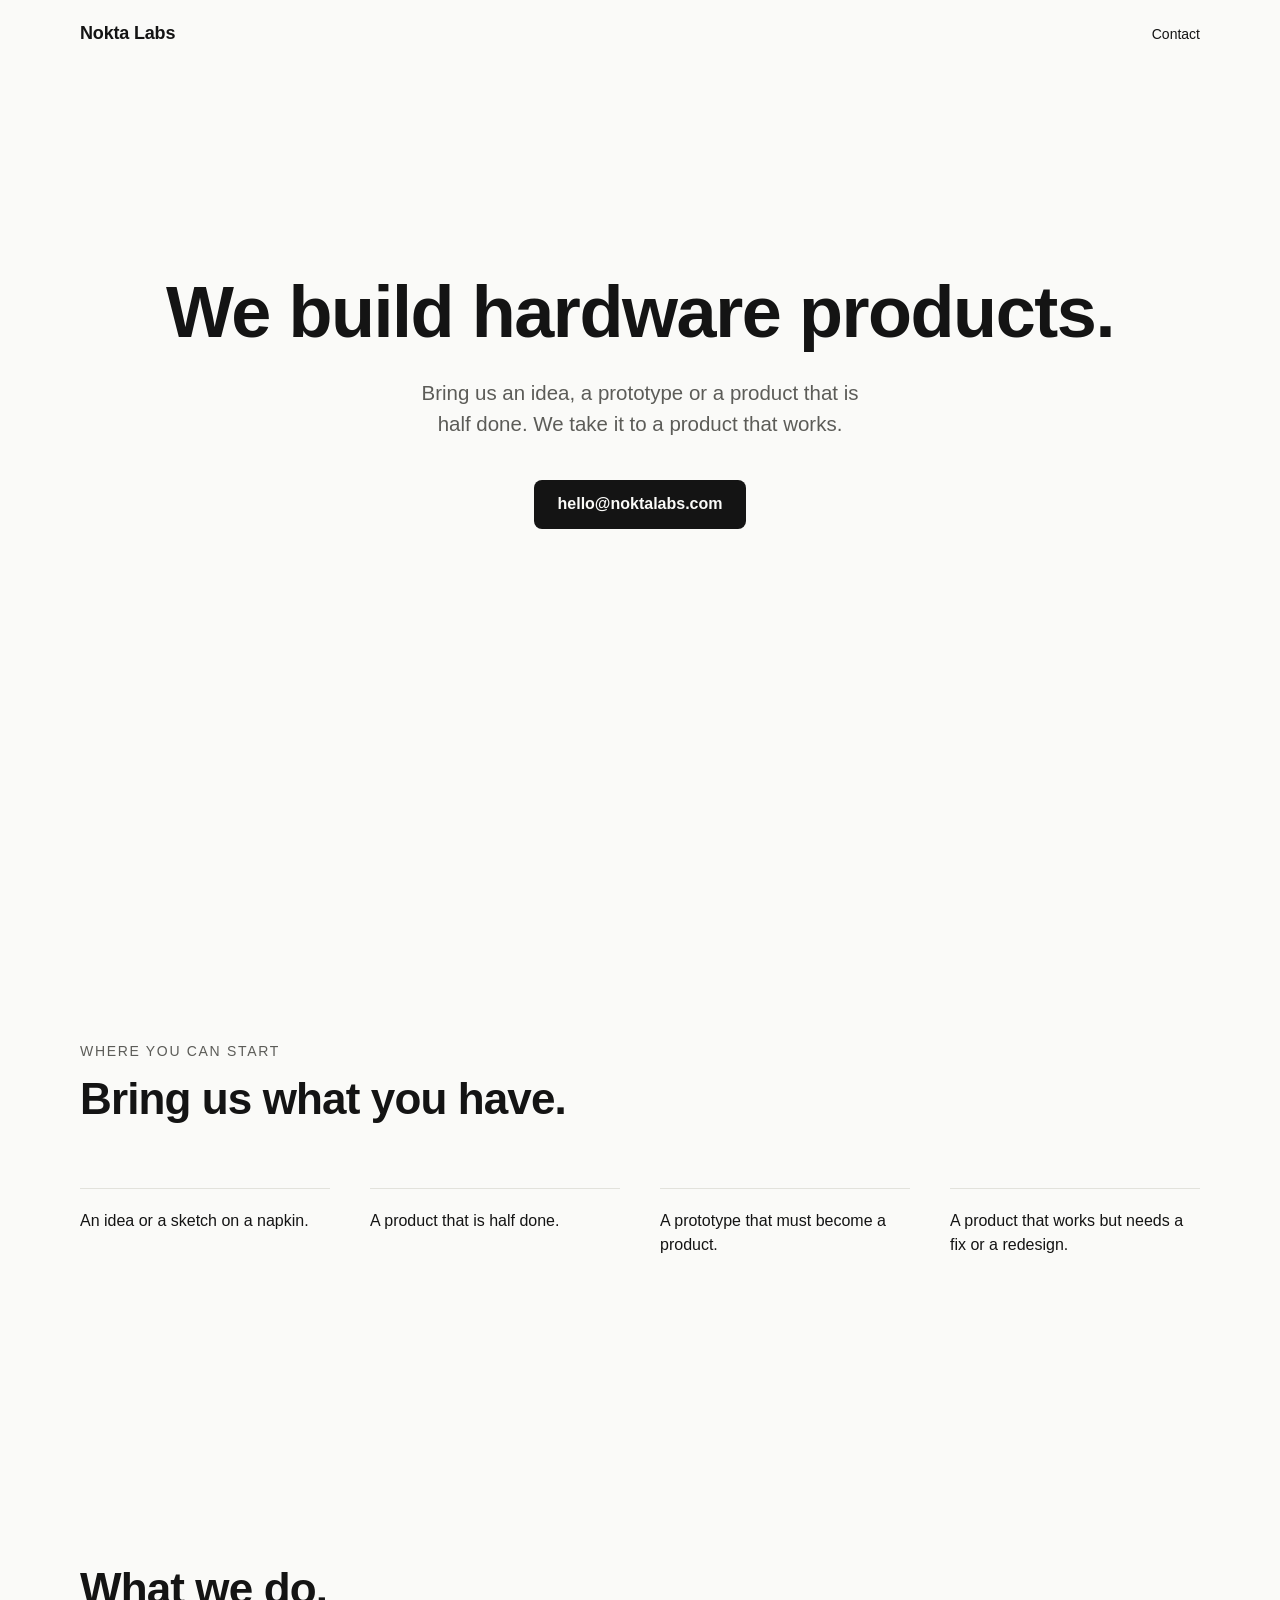
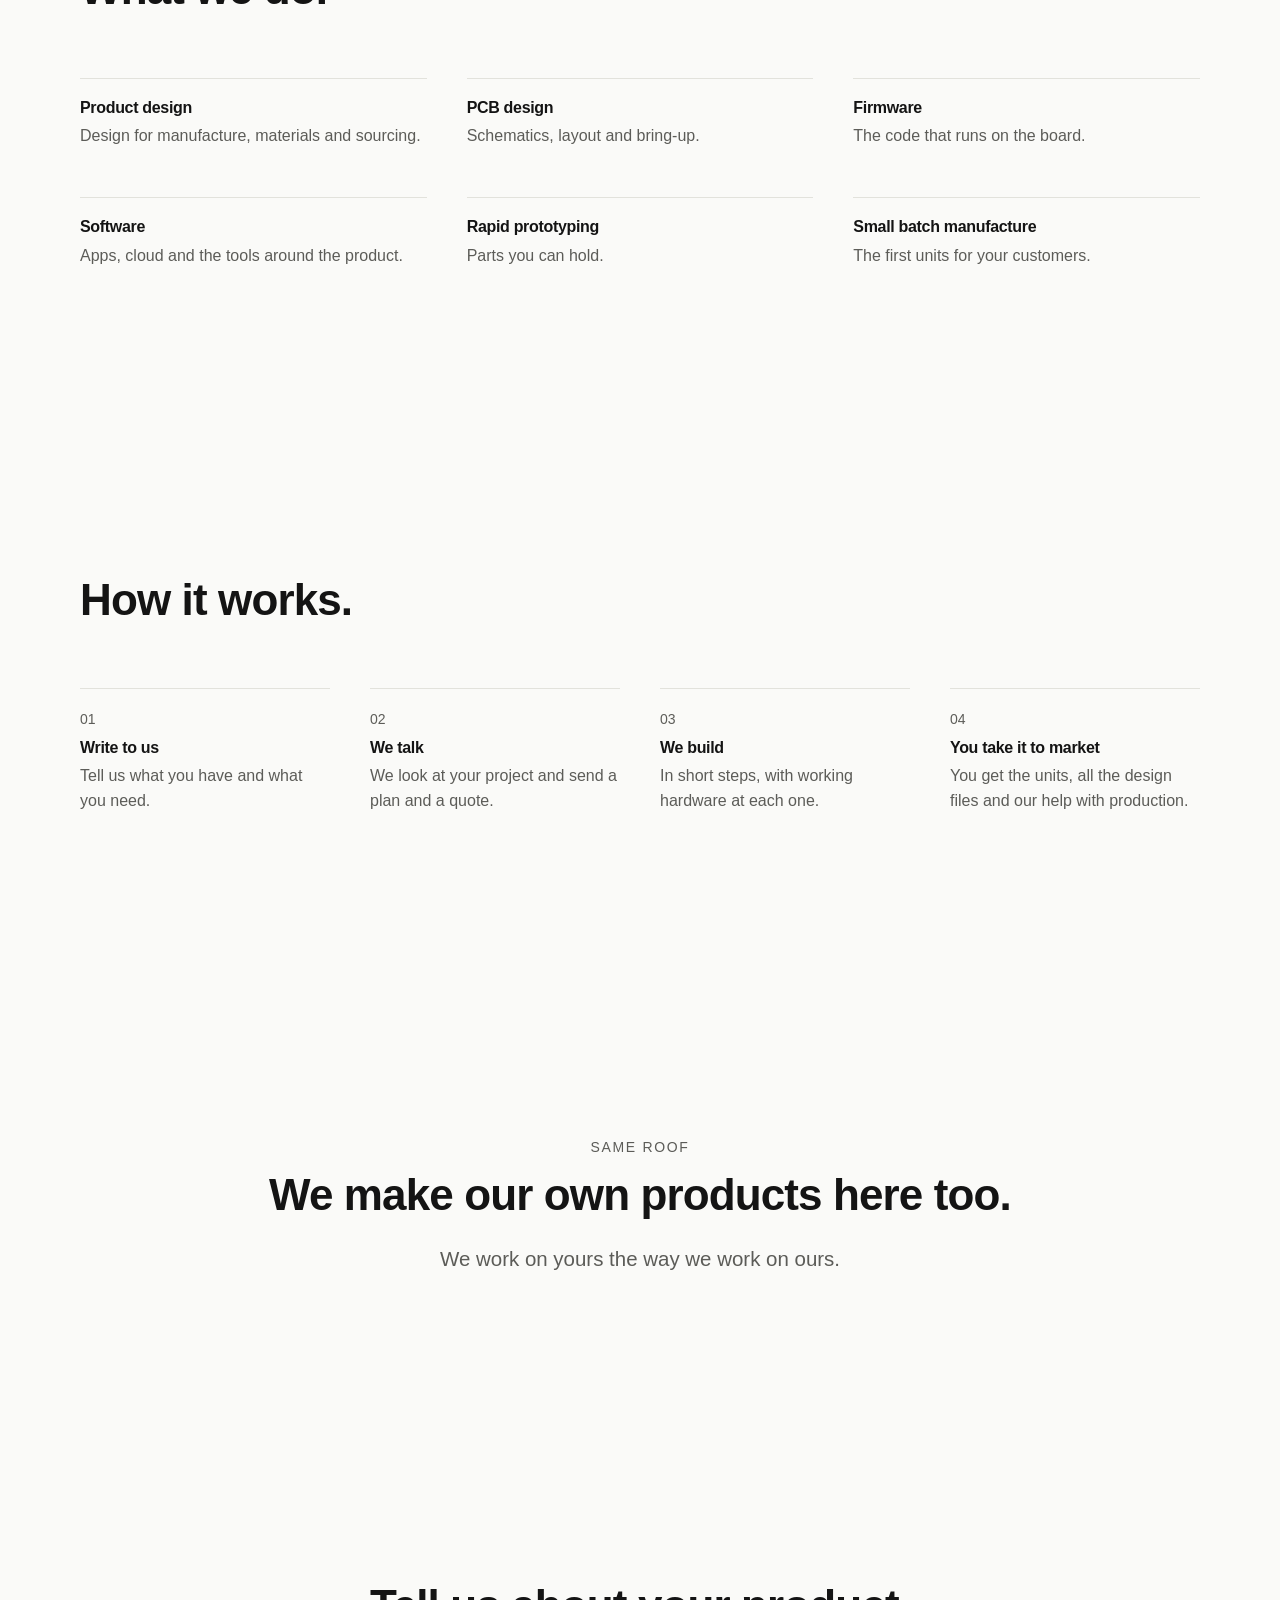
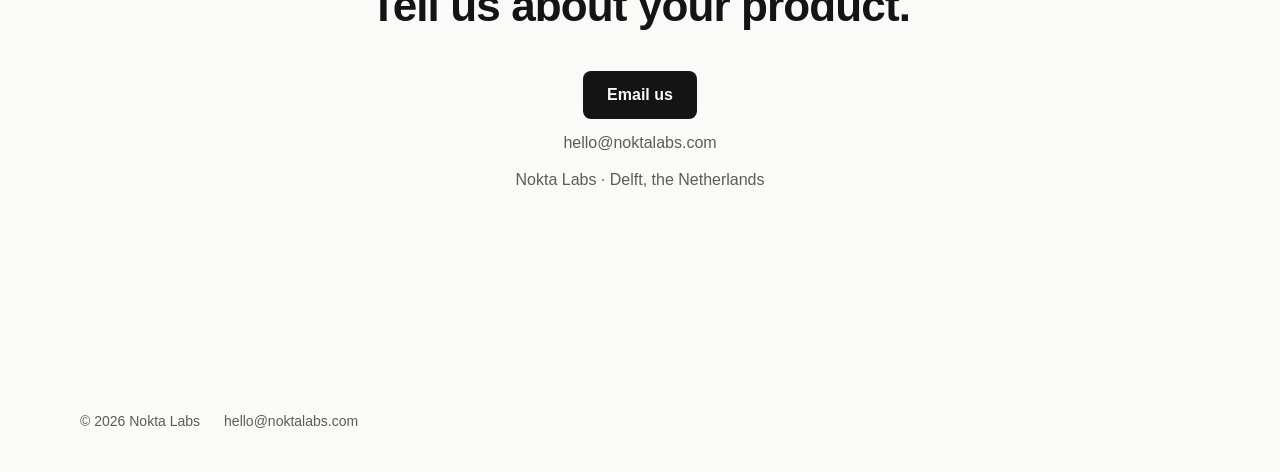
==== index.html @ 49b77f48 "Remove 'one team' wording Co-Authored-By: Claude Opus 5.5 <noreply@anthropic.com> Claude-Session: ht" ====
<!doctype html>
<html lang="en">
<head>
  <meta charset="utf-8">
  <meta name="viewport" content="width=device-width, initial-scale=1">
  <title>Nokta Labs</title>
  <meta name="description" content="Nokta Labs builds hardware products. Product design, PCB design, firmware, software, prototypes and small batches.">
  <meta name="theme-color" content="#fafaf8">
  <link rel="canonical" href="https://noktalabs.com/">
  <meta property="og:type" content="website">
  <meta property="og:url" content="https://noktalabs.com/">
  <meta property="og:title" content="Nokta Labs">
  <meta property="og:description" content="We build hardware products. Bring us an idea, a prototype or a product that is half done.">
  <meta property="og:image" content="https://noktalabs.com/media/og.png">
  <link rel="icon" href="/favicon.svg" type="image/svg+xml">
  <link rel="stylesheet" href="/tokens.css">
  <link rel="stylesheet" href="/styles.css">
</head>
<body>
  <header class="wrap top">
    <a class="logo" href="/">Nokta Labs</a>
    <nav><a href="#contact">Contact</a></nav>
  </header>

  <main>
    <section class="wrap hero">
      <h1>We build hardware products.</h1>
      <p class="lead">Bring us an idea, a prototype or a product that is half done. We take it to a product that works.</p>
      <p class="actions"><a class="btn" href="mailto:hello@noktalabs.com">hello@noktalabs.com</a></p>
    </section>

    <section class="wrap">
      <p class="label">Where you can start</p>
      <h2>Bring us what you have.</h2>
      <ul class="grid four">
        <li><p>An idea or a sketch on a napkin.</p></li>
        <li><p>A product that is half done.</p></li>
        <li><p>A prototype that must become a product.</p></li>
        <li><p>A product that works but needs a fix or a redesign.</p></li>
      </ul>
    </section>

    <section class="wrap">
      <h2>What we do.</h2>
      <ul class="grid">
        <li><h3>Product design</h3><p>Design for manufacture, materials and sourcing.</p></li>
        <li><h3>PCB design</h3><p>Schematics, layout and bring-up.</p></li>
        <li><h3>Firmware</h3><p>The code that runs on the board.</p></li>
        <li><h3>Software</h3><p>Apps, cloud and the tools around the product.</p></li>
        <li><h3>Rapid prototyping</h3><p>Parts you can hold.</p></li>
        <li><h3>Small batch manufacture</h3><p>The first units for your customers.</p></li>
      </ul>
    </section>

    <section class="wrap">
      <h2>How it works.</h2>
      <ol class="grid four">
        <li><h3>Write to us</h3><p>Tell us what you have and what you need.</p></li>
        <li><h3>We talk</h3><p>We look at your project and send a plan and a quote.</p></li>
        <li><h3>We build</h3><p>In short steps, with working hardware at each one.</p></li>
        <li><h3>You take it to market</h3><p>You get the units, all the design files and our help with production.</p></li>
      </ol>
    </section>

    <section class="wrap center">
      <p class="label">Same roof</p>
      <h2>We make our own products here too.</h2>
      <p class="lead">We work on yours the way we work on ours.</p>
    </section>

    <section class="wrap center" id="contact">
      <h2>Tell us about your product.</h2>
      <p class="actions"><a class="btn" href="mailto:hello@noktalabs.com">Email us</a></p>
      <p class="note">hello@noktalabs.com</p>
      <!-- Placeholder until the master sends the Delft address. -->
      <p class="note">Nokta Labs · Delft, the Netherlands</p>
    </section>
  </main>

  <footer class="wrap">
    <span>© 2026 Nokta Labs</span>
    <a href="mailto:hello@noktalabs.com">hello@noktalabs.com</a>
  </footer>
</body>
</html>
---- tokens.css ----
/* Placeholder tokens until design/tokens.css lands; then replace this file with a plain copy. */
:root {
  --nl-bg: #fafaf8;
  --nl-surface: #f0f0ec;
  --nl-text: #141414;
  --nl-text-muted: #5c5c58;
  --nl-line: #e2e2dc;
  --nl-accent: #141414;
  --nl-on-accent: #fafaf8;
  --nl-font: -apple-system, BlinkMacSystemFont, "Segoe UI", Helvetica, Arial, sans-serif;
  --nl-fs-display: clamp(2.5rem, 6vw, 4.5rem);
  --nl-fs-h2: clamp(1.75rem, 3.5vw, 2.75rem);
  --nl-fs-lead: clamp(1.125rem, 1.6vw, 1.375rem);
  --nl-fs-body: 1rem;
  --nl-fs-small: 0.875rem;
  --nl-lh: 1.55;
  --nl-lh-tight: 1.1;
  --nl-measure: 40ch;
  --nl-max: 1120px;
  --nl-gutter: 24px;
  --nl-section: clamp(80px, 12vw, 160px);
  --nl-radius: 8px;
}
---- styles.css ----
/* Layout only. Colors, type and space come from tokens.css. */
* { box-sizing: border-box; }
body { margin: 0; background: var(--nl-bg); color: var(--nl-text); font: 400 var(--nl-fs-body)/var(--nl-lh) var(--nl-font); -webkit-font-smoothing: antialiased; }
@media (prefers-reduced-motion: no-preference) { html { scroll-behavior: smooth; } }
a { color: inherit; }
h1, h2, h3, p, ul { margin: 0; }
h1, h2, h3 { line-height: var(--nl-lh-tight); letter-spacing: -0.02em; text-wrap: balance; }
h1 { font-size: var(--nl-fs-display); font-weight: 700; }
h2 { font-size: var(--nl-fs-h2); font-weight: 700; }
h3 { font-size: var(--nl-fs-body); font-weight: 600; }
.lead { font-size: var(--nl-fs-lead); color: var(--nl-text-muted); max-width: var(--nl-measure); }
.label { font-size: var(--nl-fs-small); text-transform: uppercase; letter-spacing: 0.12em; color: var(--nl-text-muted); }

.wrap { max-width: calc(var(--nl-max) + 2 * var(--nl-gutter)); margin-inline: auto; padding-inline: var(--nl-gutter); }
section { padding-block: var(--nl-section); }
section > * + * { margin-top: 24px; }
.label + h2 { margin-top: 12px; }

.top { display: flex; align-items: center; justify-content: space-between; padding-block: 20px; }
.top a { text-decoration: none; }
.logo { font-weight: 700; font-size: 1.125rem; letter-spacing: -0.01em; }
.top nav a { font-size: var(--nl-fs-small); }
.top nav a:hover, footer a:hover { color: var(--nl-text-muted); }

.hero, .center { display: flex; flex-direction: column; align-items: center; text-align: center; }
.hero { min-height: calc(100vh - 80px); justify-content: center; padding-top: 0; }

.btn { display: inline-block; padding: 12px 24px; border-radius: var(--nl-radius); background: var(--nl-accent); color: var(--nl-on-accent); font-weight: 600; text-decoration: none; }
.btn:hover { opacity: 0.85; }
:focus-visible { outline: 2px solid var(--nl-text); outline-offset: 4px; }
.actions { margin-top: 40px; }
.note { color: var(--nl-text-muted); margin-top: 12px; }

.grid { list-style: none; padding: 0; counter-reset: step; display: grid; grid-template-columns: repeat(3, 1fr); gap: 48px 40px; margin-top: 64px; }
.grid.four { grid-template-columns: repeat(4, 1fr); }
.grid li { border-top: 1px solid var(--nl-line); padding-top: 20px; }
.grid p { color: var(--nl-text-muted); margin-top: 8px; }

footer { display: flex; flex-wrap: wrap; gap: 4px 24px; padding-block: 64px 40px; font-size: var(--nl-fs-small); color: var(--nl-text-muted); }
footer a { text-decoration: none; }

@media (max-width: 900px) { .grid, .grid.four { grid-template-columns: 1fr 1fr; } }
@media (max-width: 560px) { .grid, .grid.four { grid-template-columns: 1fr; gap: 32px; } }
/* "How it works" is an <ol>: the step number sits above each title. */
ol.grid li::before { counter-increment: step; content: "0" counter(step); display: block; margin-bottom: 8px; font-size: var(--nl-fs-small); color: var(--nl-text-muted); }
.grid li > p:only-child { margin-top: 0; color: var(--nl-text); }
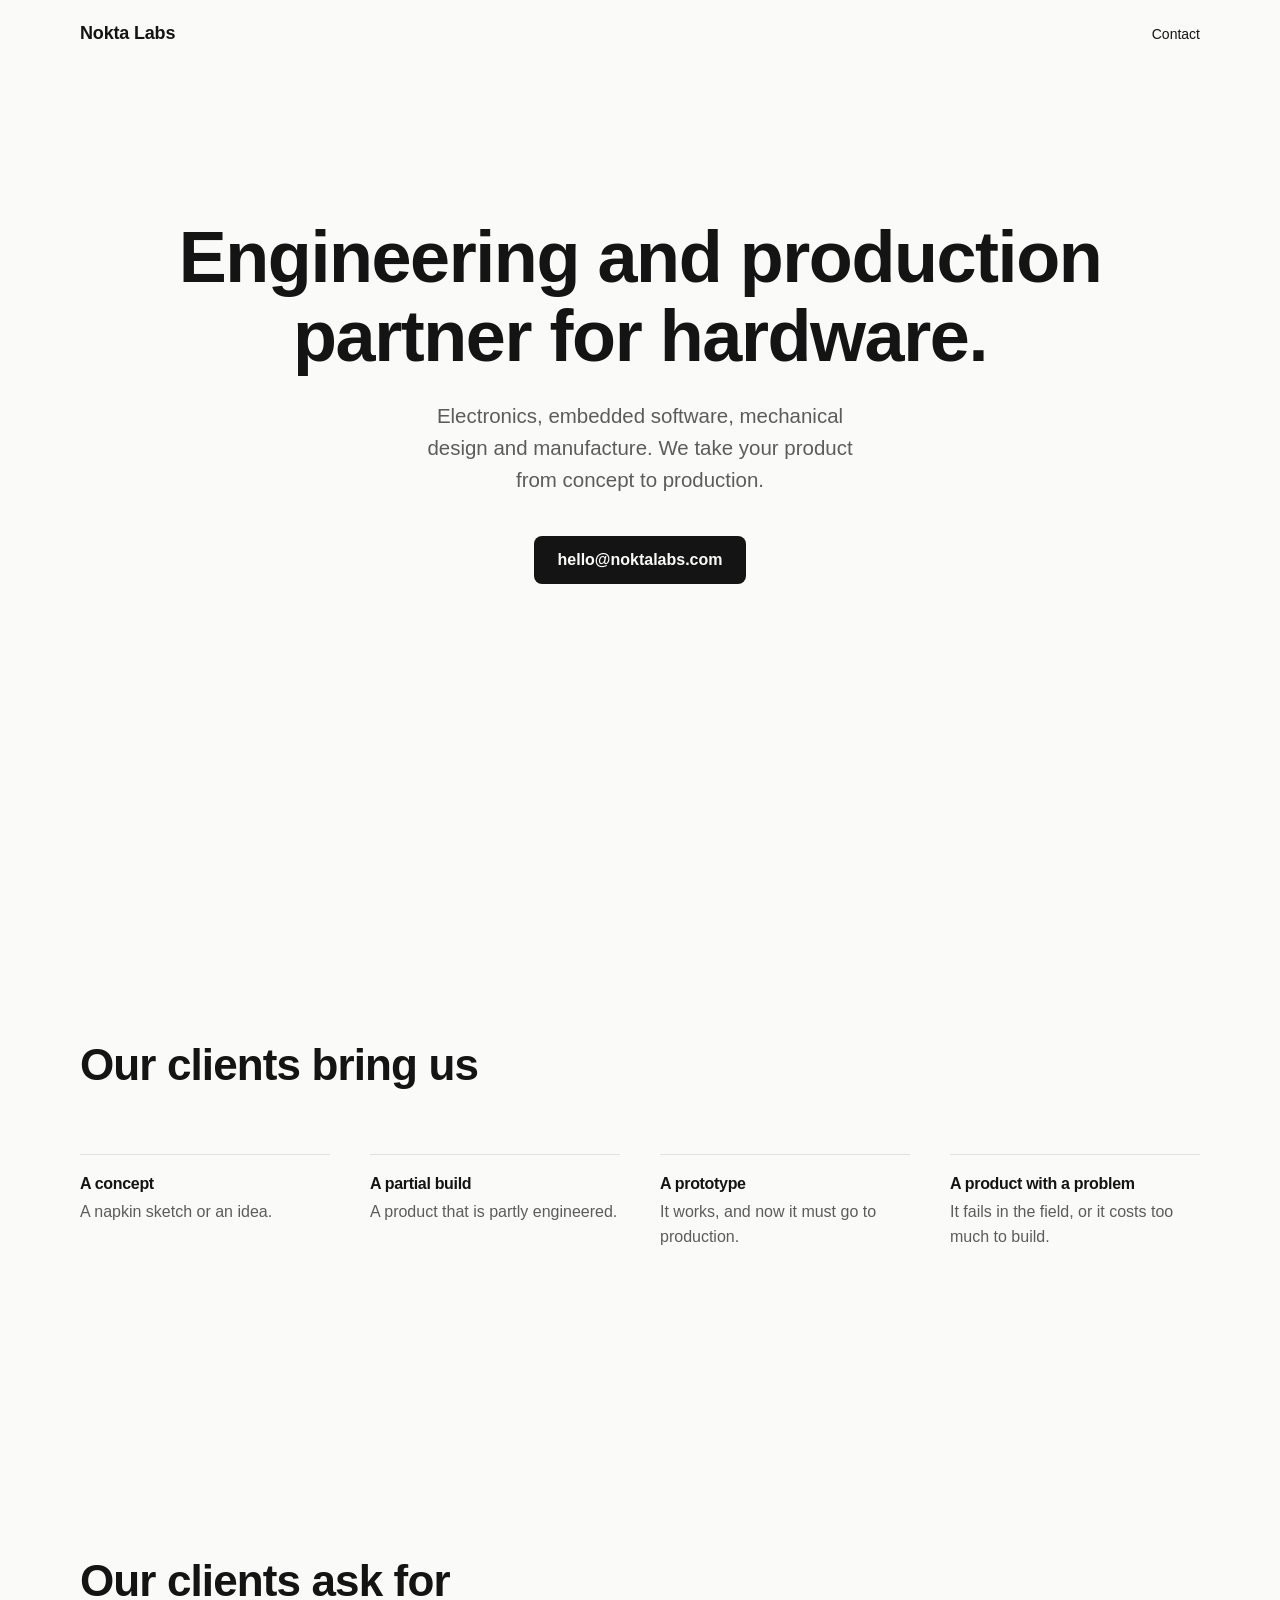
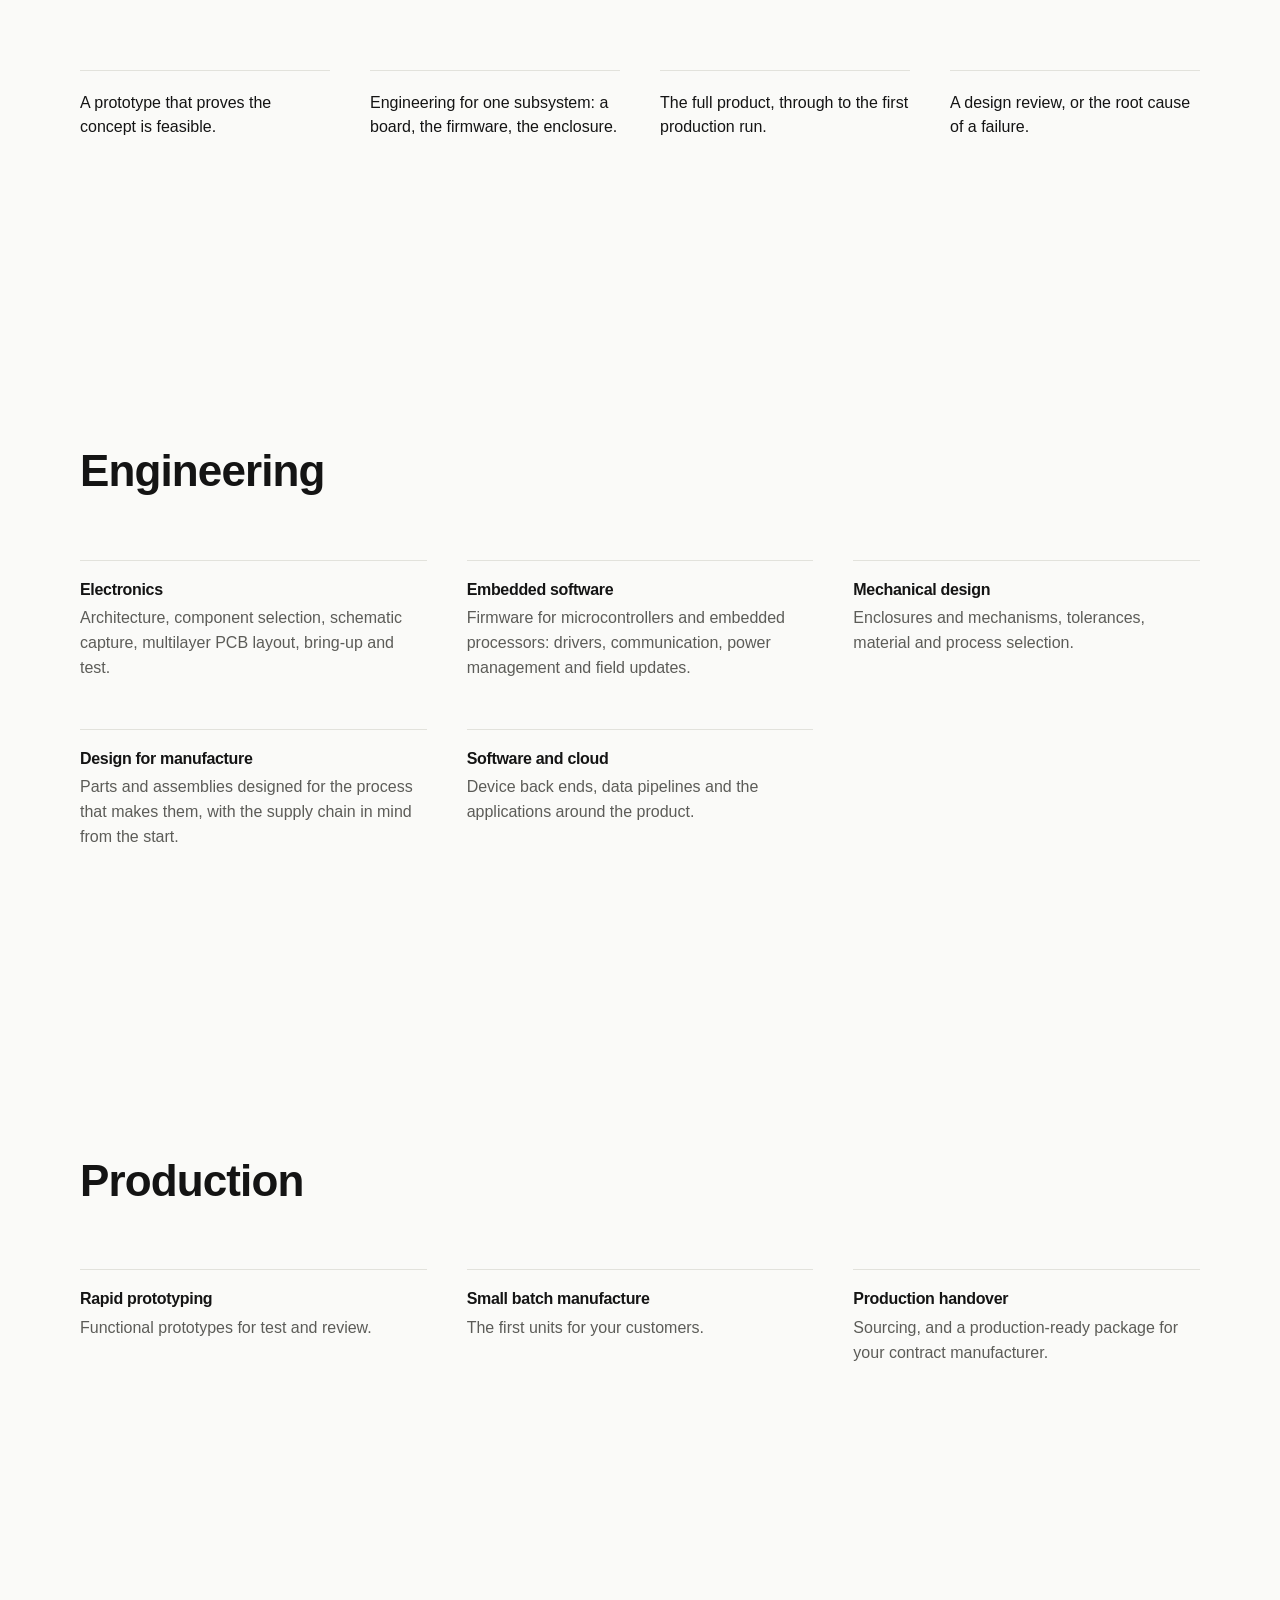
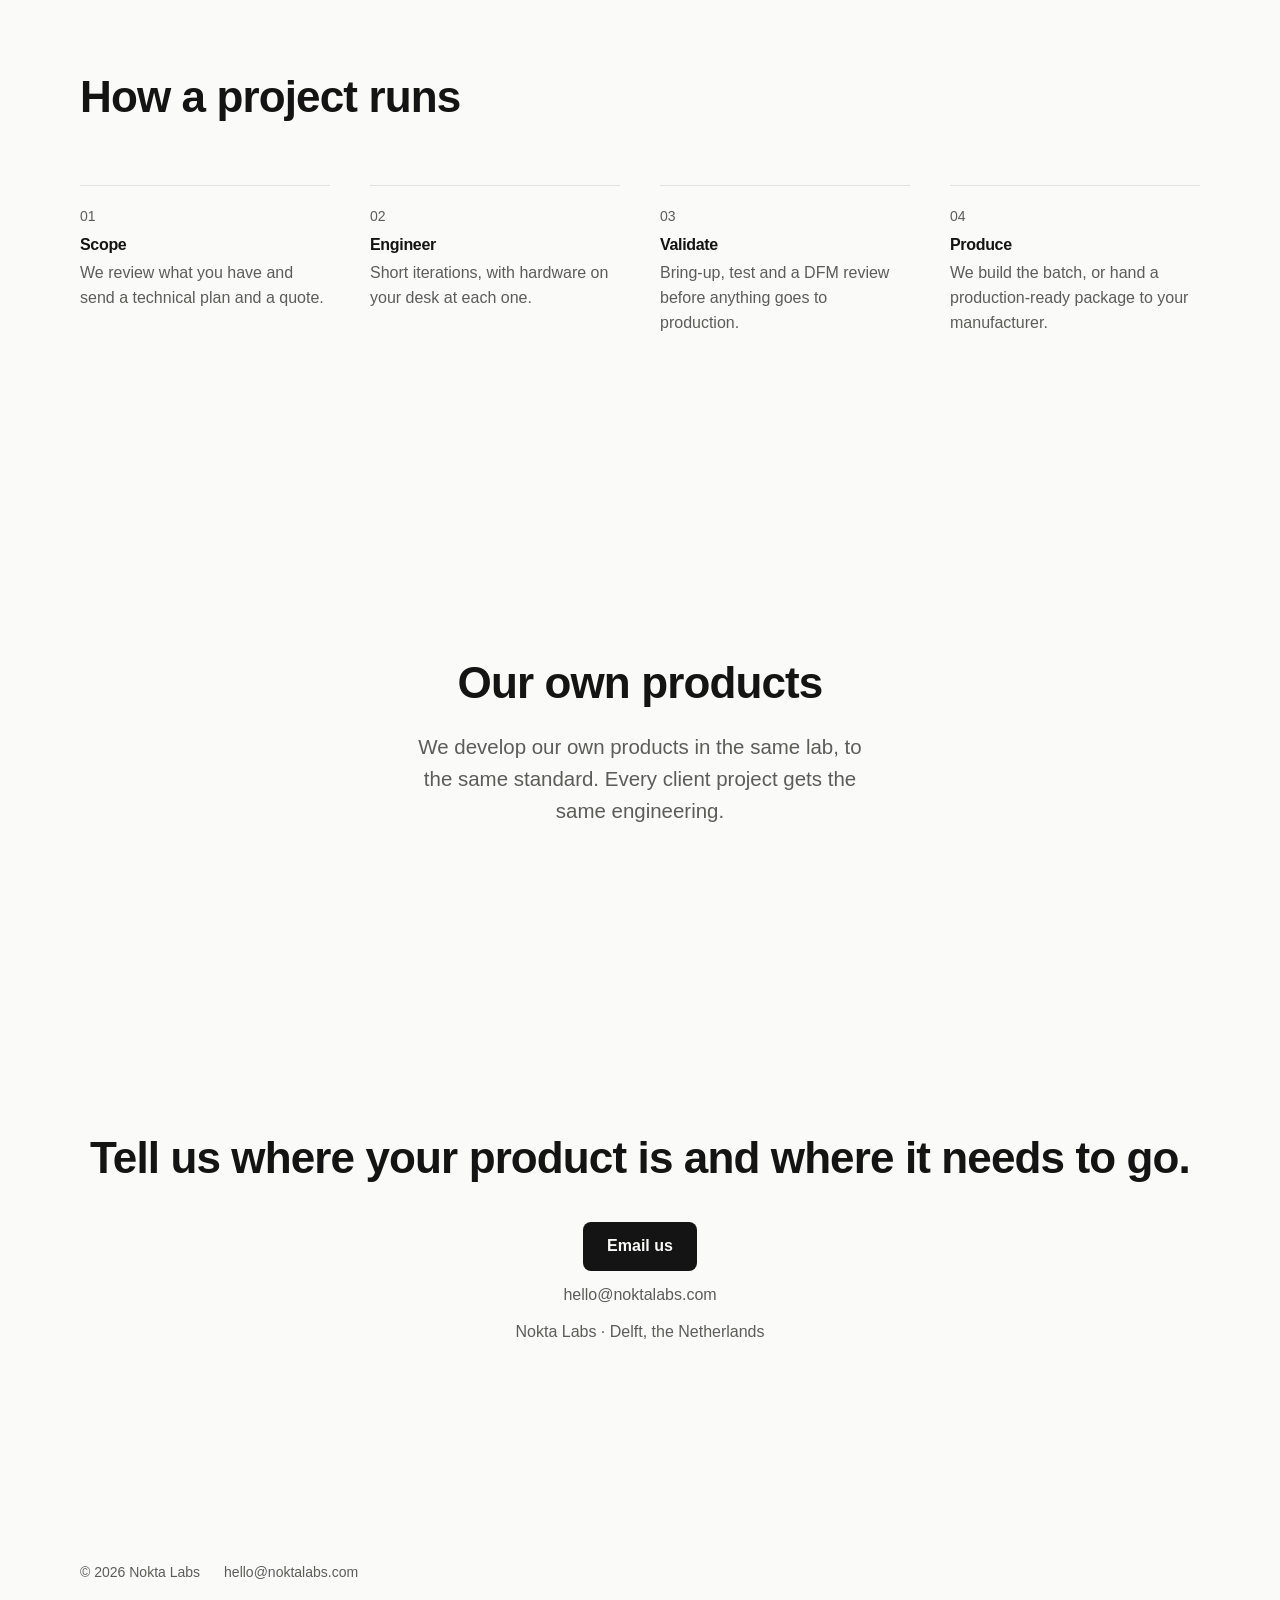
==== commit fe3b8cee: "Second copy draft: engineering and production partner Co-Authored-By: Claude Opus 5.5 <noreply@anthr" ====
--- a/index.html
+++ b/index.html
@@ -3,14 +3,14 @@
 <head>
   <meta charset="utf-8">
   <meta name="viewport" content="width=device-width, initial-scale=1">
-  <title>Nokta Labs</title>
-  <meta name="description" content="Nokta Labs builds hardware products. Product design, PCB design, firmware, software, prototypes and small batches.">
+  <title>Nokta Labs | Engineering and production partner for hardware</title>
+  <meta name="description" content="Nokta Labs is an engineering and production partner for hardware products. Electronics, embedded software, mechanical design, DFM and small batch manufacture, from concept to production.">
   <meta name="theme-color" content="#fafaf8">
   <link rel="canonical" href="https://noktalabs.com/">
   <meta property="og:type" content="website">
   <meta property="og:url" content="https://noktalabs.com/">
   <meta property="og:title" content="Nokta Labs">
-  <meta property="og:description" content="We build hardware products. Bring us an idea, a prototype or a product that is half done.">
+  <meta property="og:description" content="Engineering and production partner for hardware. We take your product from concept to production.">
   <meta property="og:image" content="https://noktalabs.com/media/og.png">
   <link rel="icon" href="/favicon.svg" type="image/svg+xml">
   <link rel="stylesheet" href="/tokens.css">
@@ -24,52 +24,68 @@
 
   <main>
     <section class="wrap hero">
-      <h1>We build hardware products.</h1>
-      <p class="lead">Bring us an idea, a prototype or a product that is half done. We take it to a product that works.</p>
+      <h1>Engineering and production partner for hardware.</h1>
+      <p class="lead">Electronics, embedded software, mechanical design and manufacture. We take your product from concept to production.</p>
       <p class="actions"><a class="btn" href="mailto:hello@noktalabs.com">hello@noktalabs.com</a></p>
     </section>
 
     <section class="wrap">
-      <p class="label">Where you can start</p>
-      <h2>Bring us what you have.</h2>
+      <h2>Our clients bring us</h2>
       <ul class="grid four">
-        <li><p>An idea or a sketch on a napkin.</p></li>
-        <li><p>A product that is half done.</p></li>
-        <li><p>A prototype that must become a product.</p></li>
-        <li><p>A product that works but needs a fix or a redesign.</p></li>
+        <li><h3>A concept</h3><p>A napkin sketch or an idea.</p></li>
+        <li><h3>A partial build</h3><p>A product that is partly engineered.</p></li>
+        <li><h3>A prototype</h3><p>It works, and now it must go to production.</p></li>
+        <li><h3>A product with a problem</h3><p>It fails in the field, or it costs too much to build.</p></li>
       </ul>
     </section>
 
     <section class="wrap">
-      <h2>What we do.</h2>
-      <ul class="grid">
-        <li><h3>Product design</h3><p>Design for manufacture, materials and sourcing.</p></li>
-        <li><h3>PCB design</h3><p>Schematics, layout and bring-up.</p></li>
-        <li><h3>Firmware</h3><p>The code that runs on the board.</p></li>
-        <li><h3>Software</h3><p>Apps, cloud and the tools around the product.</p></li>
-        <li><h3>Rapid prototyping</h3><p>Parts you can hold.</p></li>
-        <li><h3>Small batch manufacture</h3><p>The first units for your customers.</p></li>
+      <h2>Our clients ask for</h2>
+      <ul class="grid four">
+        <li><p>A prototype that proves the concept is feasible.</p></li>
+        <li><p>Engineering for one subsystem: a board, the firmware, the enclosure.</p></li>
+        <li><p>The full product, through to the first production run.</p></li>
+        <li><p>A design review, or the root cause of a failure.</p></li>
       </ul>
     </section>
 
     <section class="wrap">
-      <h2>How it works.</h2>
+      <h2>Engineering</h2>
+      <ul class="grid">
+        <li><h3>Electronics</h3><p>Architecture, component selection, schematic capture, multilayer PCB layout, bring-up and test.</p></li>
+        <li><h3>Embedded software</h3><p>Firmware for microcontrollers and embedded processors: drivers, communication, power management and field updates.</p></li>
+        <li><h3>Mechanical design</h3><p>Enclosures and mechanisms, tolerances, material and process selection.</p></li>
+        <li><h3>Design for manufacture</h3><p>Parts and assemblies designed for the process that makes them, with the supply chain in mind from the start.</p></li>
+        <li><h3>Software and cloud</h3><p>Device back ends, data pipelines and the applications around the product.</p></li>
+      </ul>
+    </section>
+
+    <section class="wrap">
+      <h2>Production</h2>
+      <ul class="grid">
+        <li><h3>Rapid prototyping</h3><p>Functional prototypes for test and review.</p></li>
+        <li><h3>Small batch manufacture</h3><p>The first units for your customers.</p></li>
+        <li><h3>Production handover</h3><p>Sourcing, and a production-ready package for your contract manufacturer.</p></li>
+      </ul>
+    </section>
+
+    <section class="wrap">
+      <h2>How a project runs</h2>
       <ol class="grid four">
-        <li><h3>Write to us</h3><p>Tell us what you have and what you need.</p></li>
-        <li><h3>We talk</h3><p>We look at your project and send a plan and a quote.</p></li>
-        <li><h3>We build</h3><p>In short steps, with working hardware at each one.</p></li>
-        <li><h3>You take it to market</h3><p>You get the units, all the design files and our help with production.</p></li>
+        <li><h3>Scope</h3><p>We review what you have and send a technical plan and a quote.</p></li>
+        <li><h3>Engineer</h3><p>Short iterations, with hardware on your desk at each one.</p></li>
+        <li><h3>Validate</h3><p>Bring-up, test and a DFM review before anything goes to production.</p></li>
+        <li><h3>Produce</h3><p>We build the batch, or hand a production-ready package to your manufacturer.</p></li>
       </ol>
     </section>
 
     <section class="wrap center">
-      <p class="label">Same roof</p>
-      <h2>We make our own products here too.</h2>
-      <p class="lead">We work on yours the way we work on ours.</p>
+      <h2>Our own products</h2>
+      <p class="lead">We develop our own products in the same lab, to the same standard. Every client project gets the same engineering.</p>
     </section>
 
     <section class="wrap center" id="contact">
-      <h2>Tell us about your product.</h2>
+      <h2>Tell us where your product is and where it needs to go.</h2>
       <p class="actions"><a class="btn" href="mailto:hello@noktalabs.com">Email us</a></p>
       <p class="note">hello@noktalabs.com</p>
       <!-- Placeholder until the master sends the Delft address. -->
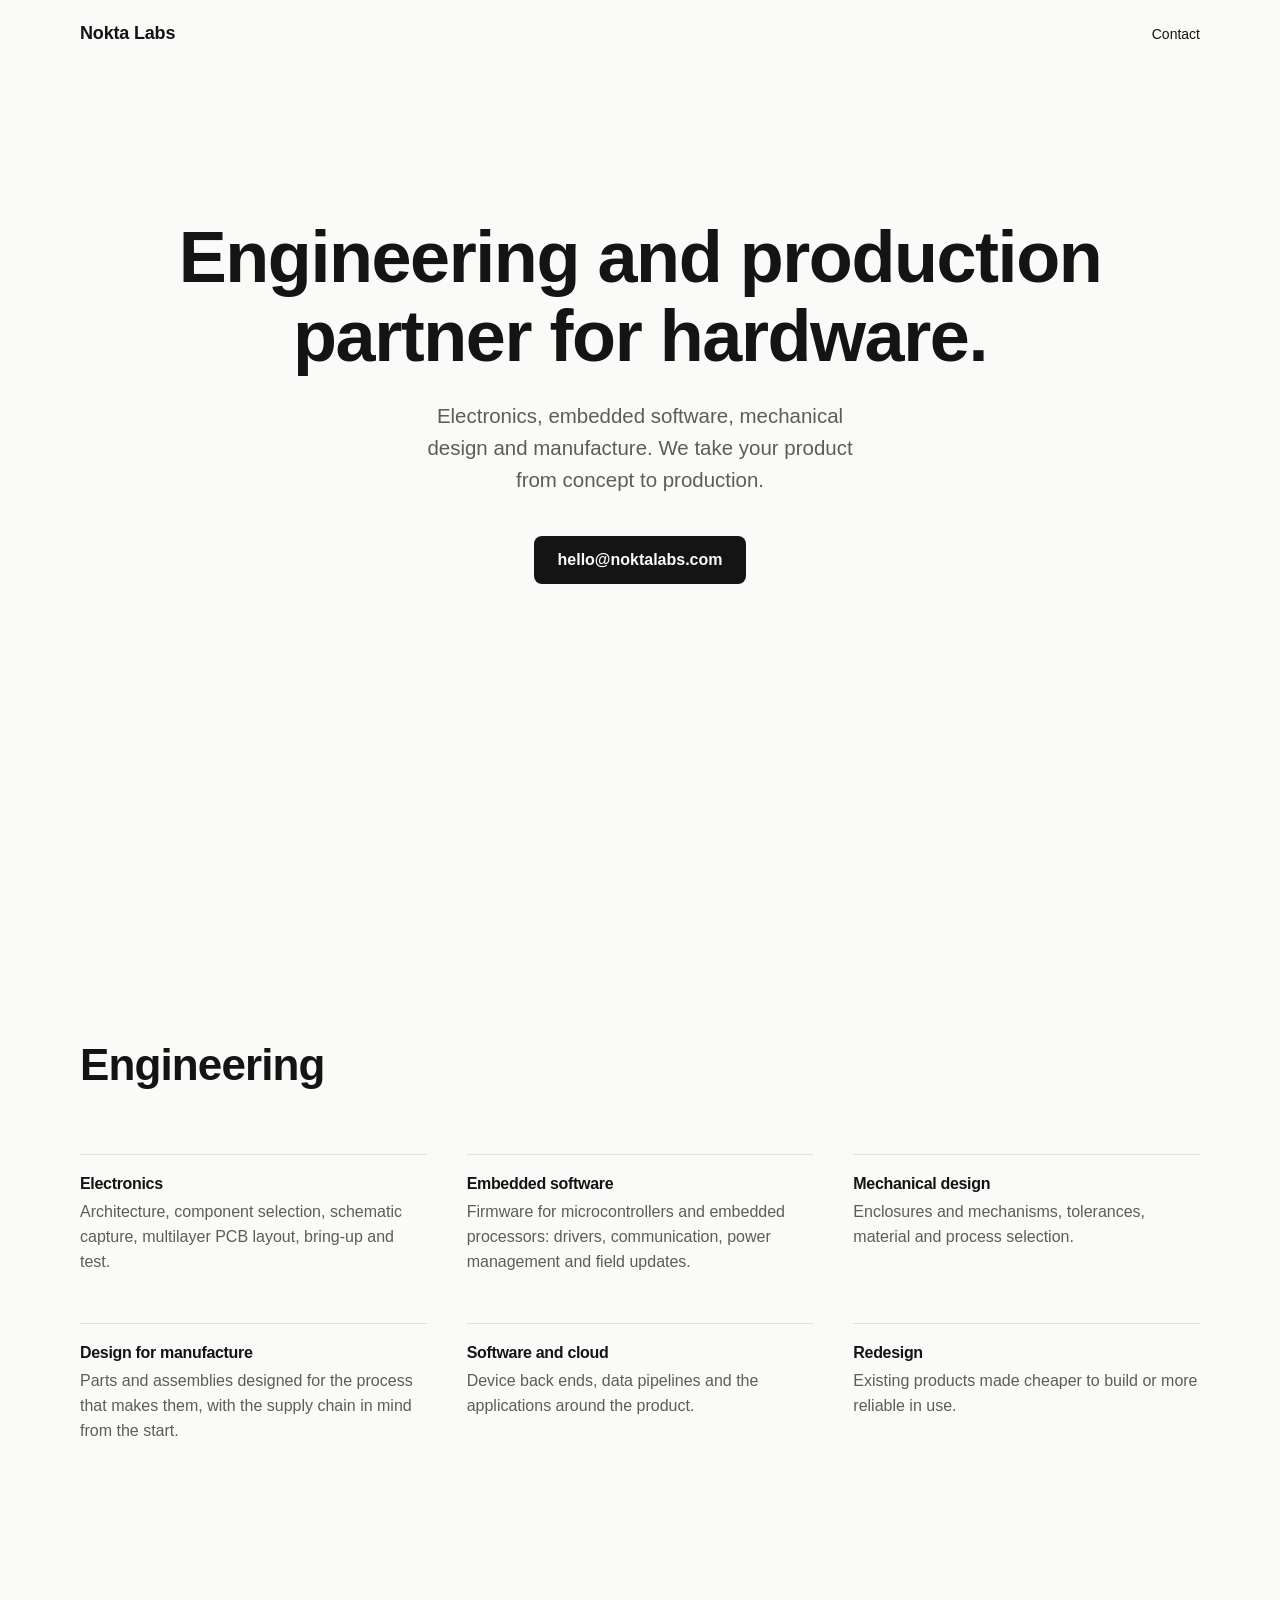
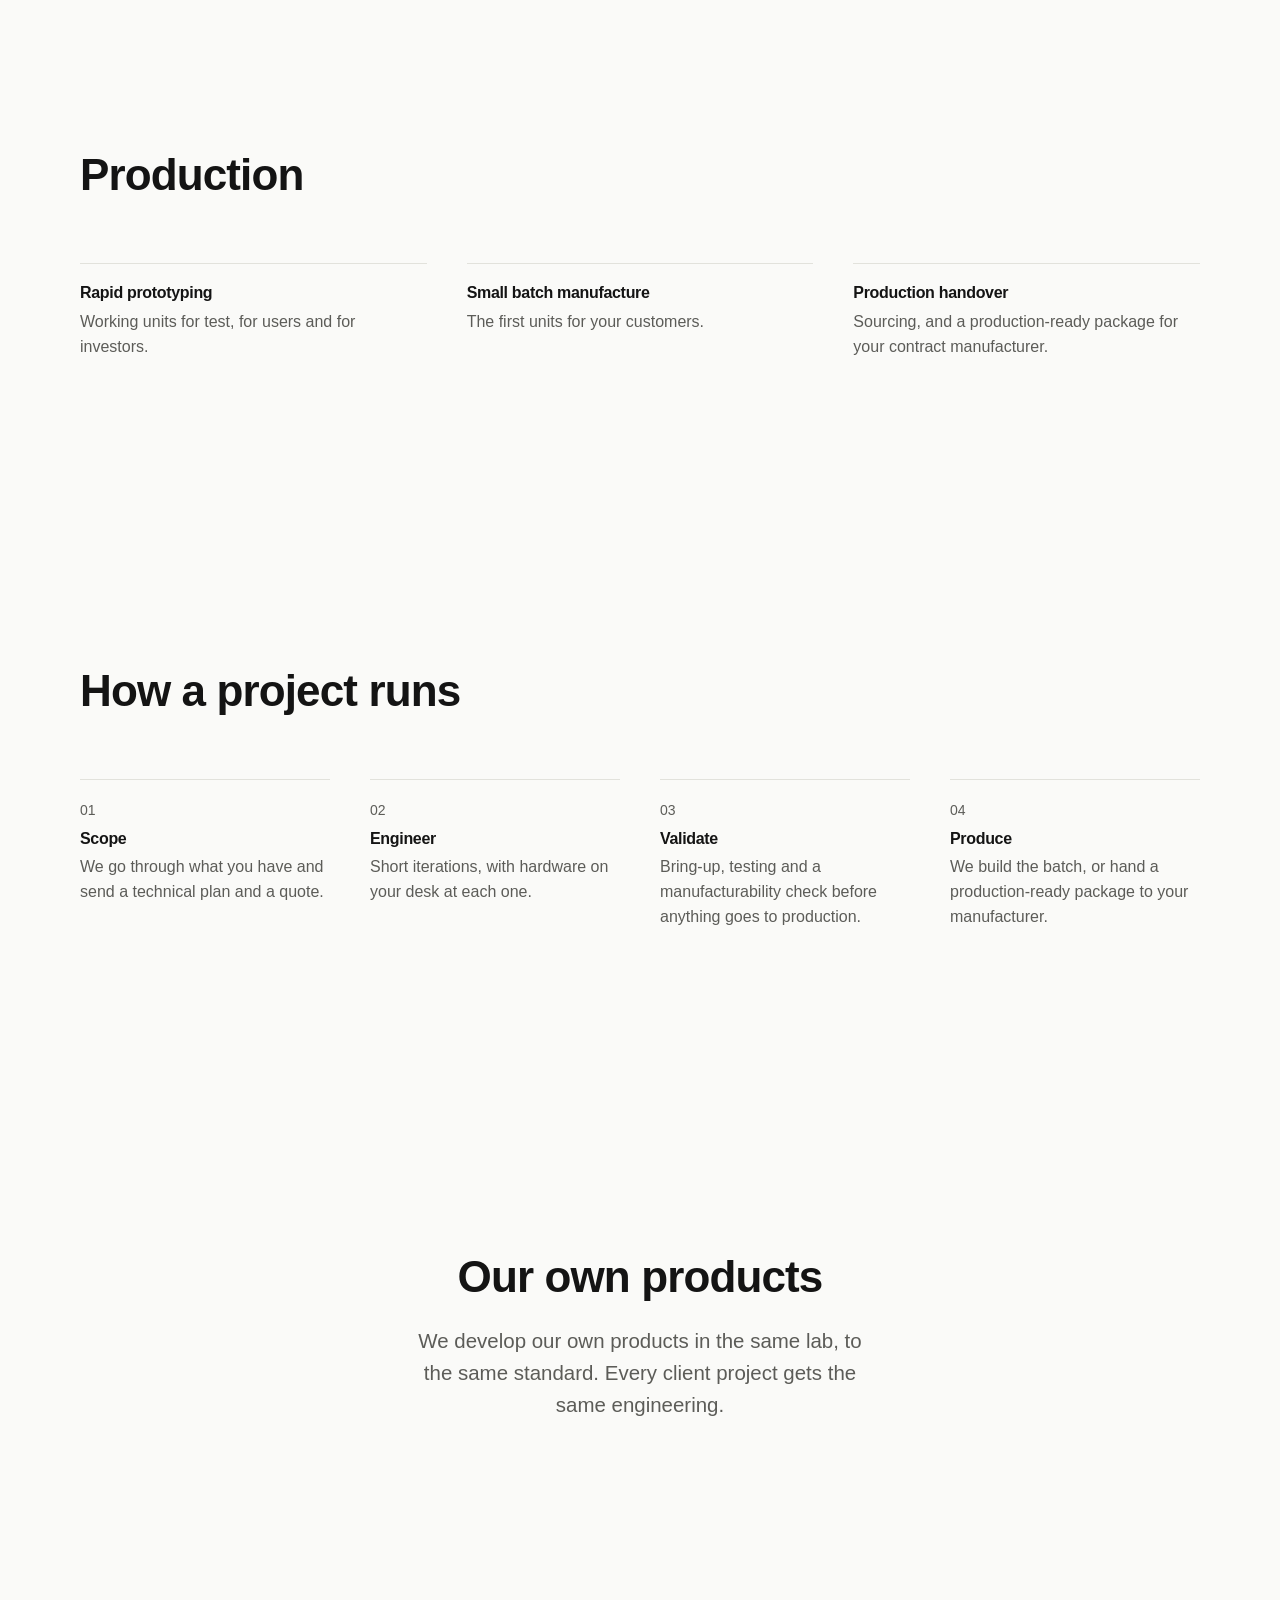
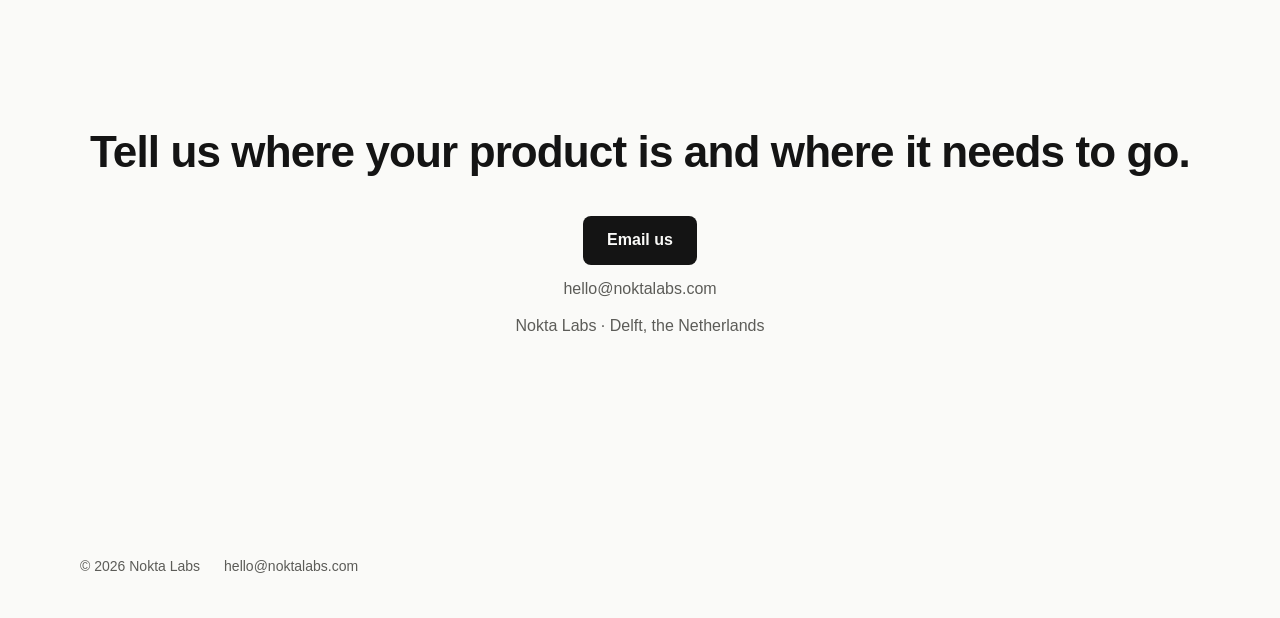
==== commit f711a7ba: "Third copy draft: six sections, Redesign added Co-Authored-By: Claude Opus 5.5 <noreply@anthropic.co" ====
--- a/index.html
+++ b/index.html
@@ -6,12 +6,12 @@
   <title>Nokta Labs | Engineering and production partner for hardware</title>
   <meta name="description" content="Nokta Labs is an engineering and production partner for hardware products. Electronics, embedded software, mechanical design, DFM and small batch manufacture, from concept to production.">
   <meta name="theme-color" content="#fafaf8">
-  <link rel="canonical" href="https://noktalabs.com/">
+  <link rel="canonical" href="https://www.noktalabs.com/">
   <meta property="og:type" content="website">
-  <meta property="og:url" content="https://noktalabs.com/">
+  <meta property="og:url" content="https://www.noktalabs.com/">
   <meta property="og:title" content="Nokta Labs">
   <meta property="og:description" content="Engineering and production partner for hardware. We take your product from concept to production.">
-  <meta property="og:image" content="https://noktalabs.com/media/og.png">
+  <meta property="og:image" content="https://www.noktalabs.com/media/og.png">
   <link rel="icon" href="/favicon.svg" type="image/svg+xml">
   <link rel="stylesheet" href="/tokens.css">
   <link rel="stylesheet" href="/styles.css">
@@ -30,26 +30,6 @@
     </section>
 
     <section class="wrap">
-      <h2>Our clients bring us</h2>
-      <ul class="grid four">
-        <li><h3>A concept</h3><p>A napkin sketch or an idea.</p></li>
-        <li><h3>A partial build</h3><p>A product that is partly engineered.</p></li>
-        <li><h3>A prototype</h3><p>It works, and now it must go to production.</p></li>
-        <li><h3>A product with a problem</h3><p>It fails in the field, or it costs too much to build.</p></li>
-      </ul>
-    </section>
-
-    <section class="wrap">
-      <h2>Our clients ask for</h2>
-      <ul class="grid four">
-        <li><p>A prototype that proves the concept is feasible.</p></li>
-        <li><p>Engineering for one subsystem: a board, the firmware, the enclosure.</p></li>
-        <li><p>The full product, through to the first production run.</p></li>
-        <li><p>A design review, or the root cause of a failure.</p></li>
-      </ul>
-    </section>
-
-    <section class="wrap">
       <h2>Engineering</h2>
       <ul class="grid">
         <li><h3>Electronics</h3><p>Architecture, component selection, schematic capture, multilayer PCB layout, bring-up and test.</p></li>
@@ -57,13 +37,14 @@
         <li><h3>Mechanical design</h3><p>Enclosures and mechanisms, tolerances, material and process selection.</p></li>
         <li><h3>Design for manufacture</h3><p>Parts and assemblies designed for the process that makes them, with the supply chain in mind from the start.</p></li>
         <li><h3>Software and cloud</h3><p>Device back ends, data pipelines and the applications around the product.</p></li>
+        <li><h3>Redesign</h3><p>Existing products made cheaper to build or more reliable in use.</p></li>
       </ul>
     </section>
 
     <section class="wrap">
       <h2>Production</h2>
       <ul class="grid">
-        <li><h3>Rapid prototyping</h3><p>Functional prototypes for test and review.</p></li>
+        <li><h3>Rapid prototyping</h3><p>Working units for test, for users and for investors.</p></li>
         <li><h3>Small batch manufacture</h3><p>The first units for your customers.</p></li>
         <li><h3>Production handover</h3><p>Sourcing, and a production-ready package for your contract manufacturer.</p></li>
       </ul>
@@ -72,9 +53,9 @@
     <section class="wrap">
       <h2>How a project runs</h2>
       <ol class="grid four">
-        <li><h3>Scope</h3><p>We review what you have and send a technical plan and a quote.</p></li>
+        <li><h3>Scope</h3><p>We go through what you have and send a technical plan and a quote.</p></li>
         <li><h3>Engineer</h3><p>Short iterations, with hardware on your desk at each one.</p></li>
-        <li><h3>Validate</h3><p>Bring-up, test and a DFM review before anything goes to production.</p></li>
+        <li><h3>Validate</h3><p>Bring-up, testing and a manufacturability check before anything goes to production.</p></li>
         <li><h3>Produce</h3><p>We build the batch, or hand a production-ready package to your manufacturer.</p></li>
       </ol>
     </section>
@@ -88,7 +69,6 @@
       <h2>Tell us where your product is and where it needs to go.</h2>
       <p class="actions"><a class="btn" href="mailto:hello@noktalabs.com">Email us</a></p>
       <p class="note">hello@noktalabs.com</p>
-      <!-- Placeholder until the master sends the Delft address. -->
       <p class="note">Nokta Labs · Delft, the Netherlands</p>
     </section>
   </main>
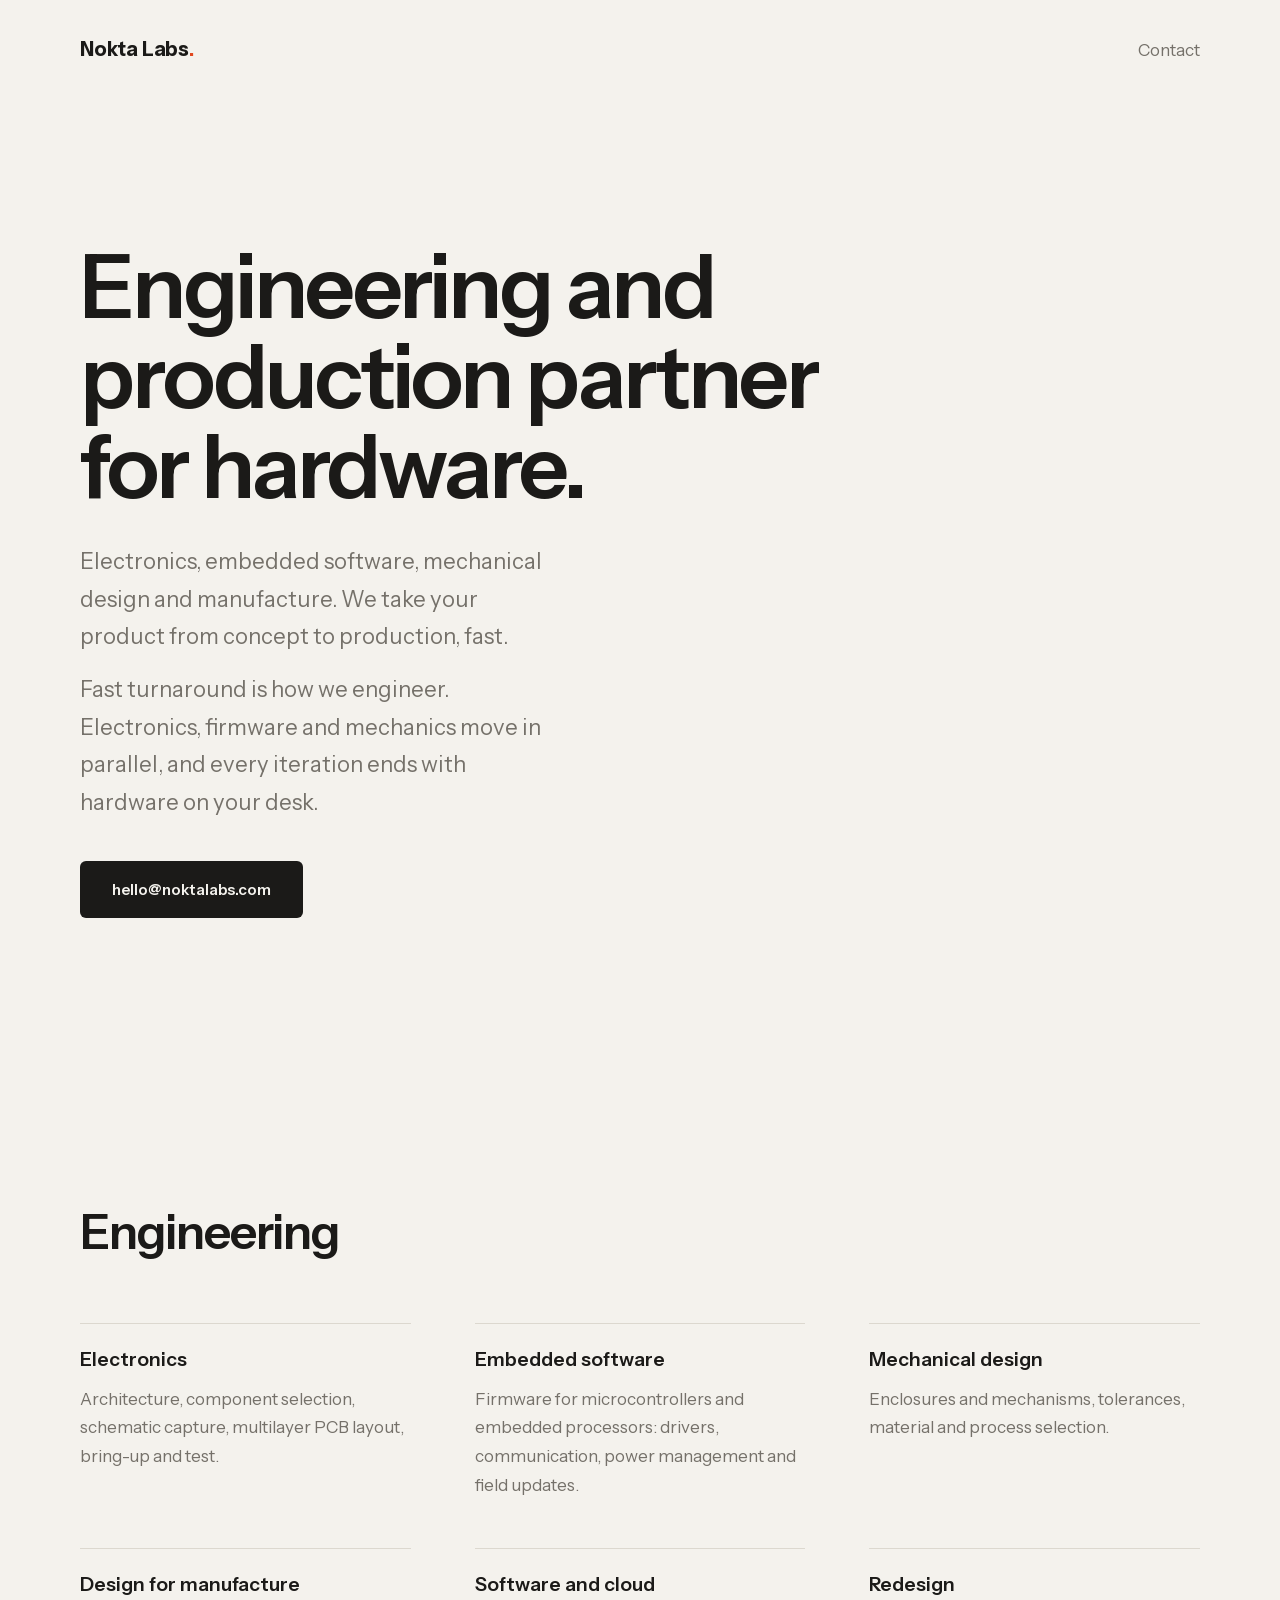
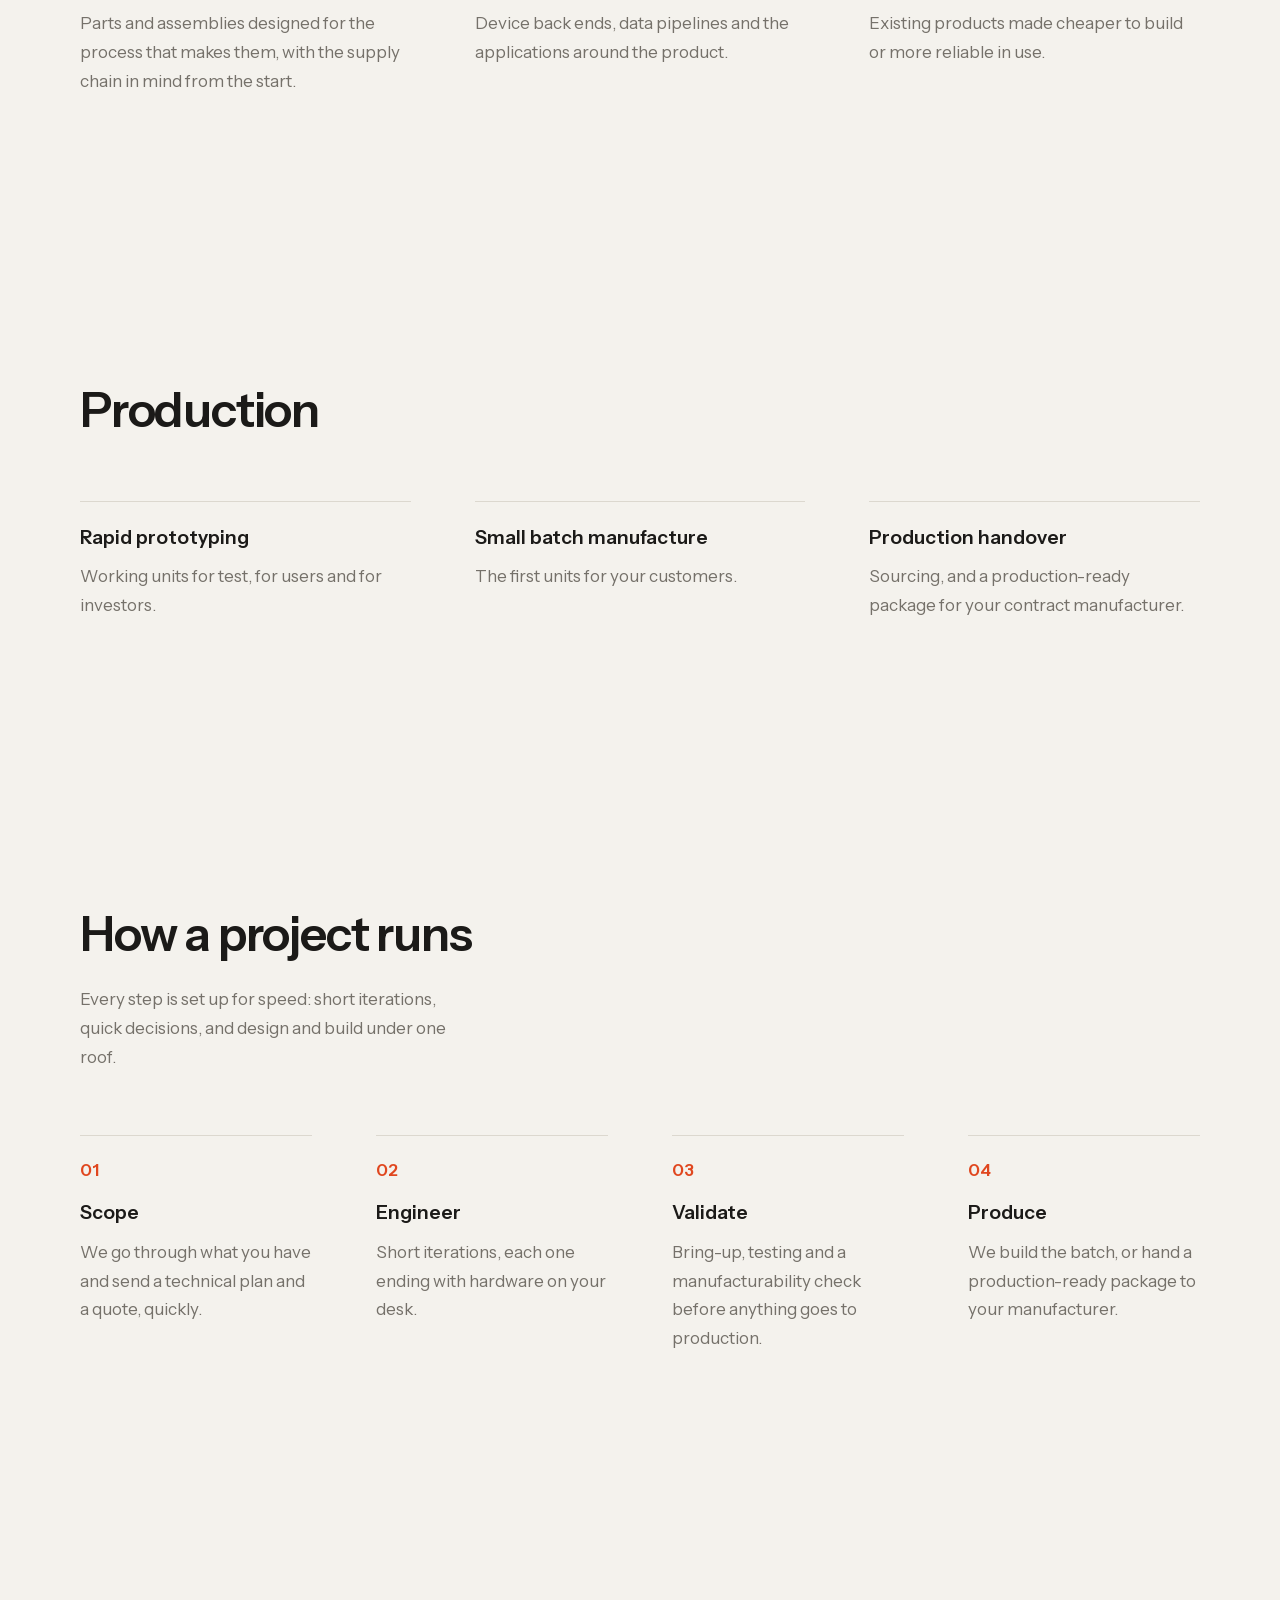
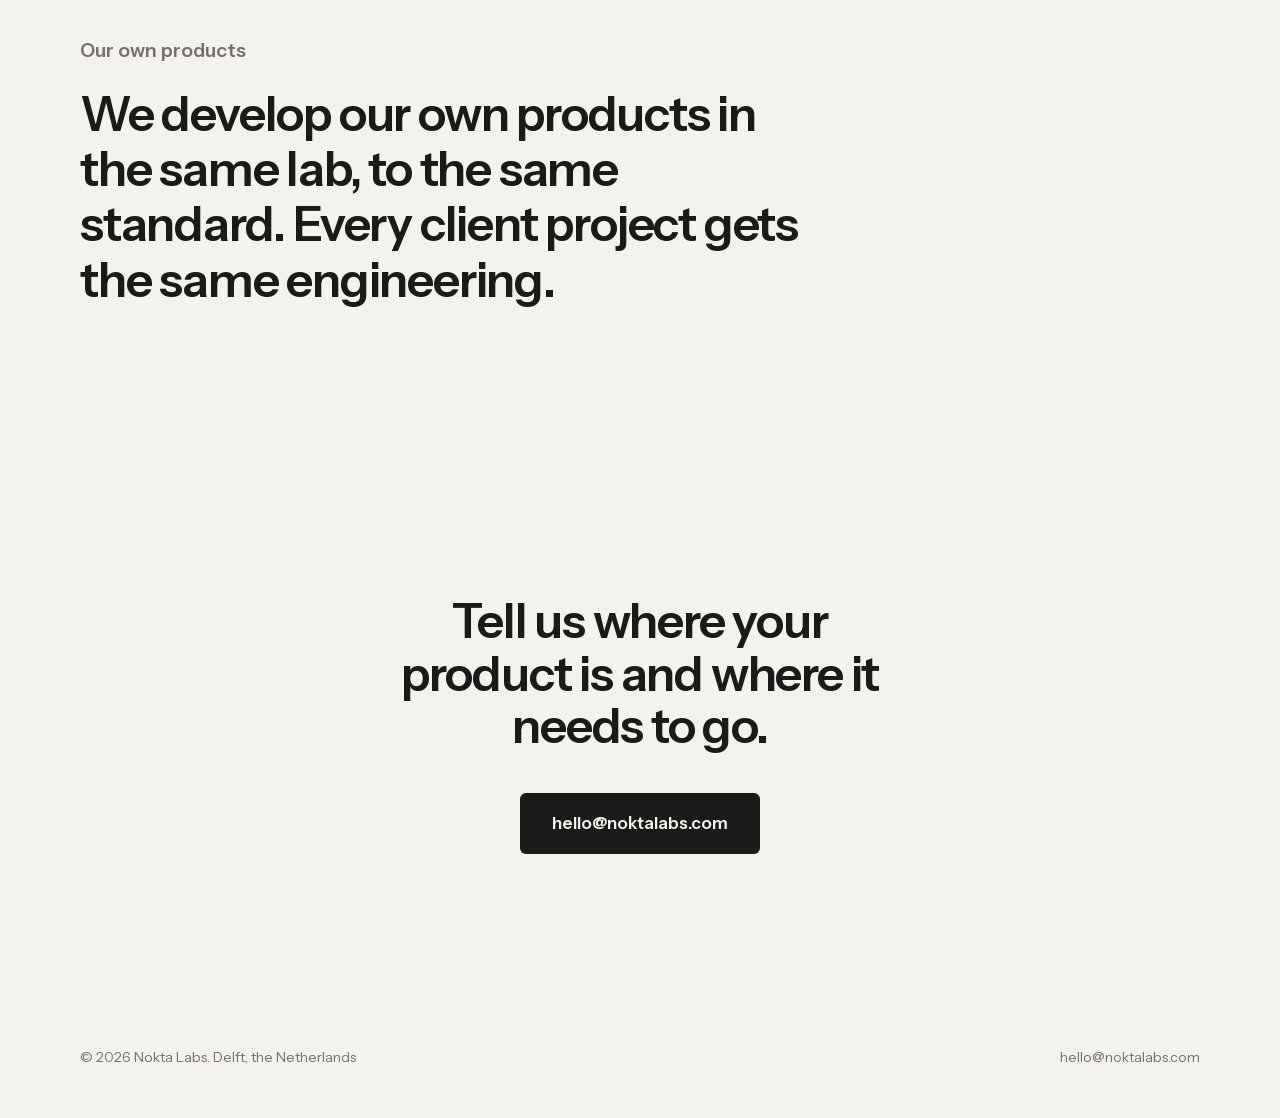
==== commit 2645319f: "Paper theme and the speed lines from the strategy copy Co-Authored-By: Claude Opus 5.5 <noreply@anth" ====
--- a/index.html
+++ b/index.html
@@ -4,78 +4,72 @@
   <meta charset="utf-8">
   <meta name="viewport" content="width=device-width, initial-scale=1">
   <title>Nokta Labs | Engineering and production partner for hardware</title>
-  <meta name="description" content="Nokta Labs is an engineering and production partner for hardware products. Electronics, embedded software, mechanical design, DFM and small batch manufacture, from concept to production.">
-  <meta name="theme-color" content="#fafaf8">
+  <meta name="description" content="Nokta Labs is an engineering and production partner for hardware products. Electronics, embedded software, mechanical design, DFM and small batch manufacture, with fast turnaround from concept to production.">
+  <meta name="theme-color" content="#f4f2ed">
   <link rel="canonical" href="https://www.noktalabs.com/">
   <meta property="og:type" content="website">
   <meta property="og:url" content="https://www.noktalabs.com/">
   <meta property="og:title" content="Nokta Labs">
-  <meta property="og:description" content="Engineering and production partner for hardware. We take your product from concept to production.">
+  <meta property="og:description" content="Engineering and production partner for hardware. We take your product from concept to production, fast.">
   <meta property="og:image" content="https://www.noktalabs.com/media/og.png">
   <link rel="icon" href="/favicon.svg" type="image/svg+xml">
+  <link rel="preload" href="/fonts/instrument-sans-latin.woff2" as="font" type="font/woff2" crossorigin>
   <link rel="stylesheet" href="/tokens.css">
   <link rel="stylesheet" href="/styles.css">
 </head>
 <body>
-  <header class="wrap top">
-    <a class="logo" href="/">Nokta Labs</a>
-    <nav><a href="#contact">Contact</a></nav>
-  </header>
-
-  <main>
-    <section class="wrap hero">
-      <h1>Engineering and production partner for hardware.</h1>
-      <p class="lead">Electronics, embedded software, mechanical design and manufacture. We take your product from concept to production.</p>
-      <p class="actions"><a class="btn" href="mailto:hello@noktalabs.com">hello@noktalabs.com</a></p>
-    </section>
-
-    <section class="wrap">
-      <h2>Engineering</h2>
-      <ul class="grid">
-        <li><h3>Electronics</h3><p>Architecture, component selection, schematic capture, multilayer PCB layout, bring-up and test.</p></li>
-        <li><h3>Embedded software</h3><p>Firmware for microcontrollers and embedded processors: drivers, communication, power management and field updates.</p></li>
-        <li><h3>Mechanical design</h3><p>Enclosures and mechanisms, tolerances, material and process selection.</p></li>
-        <li><h3>Design for manufacture</h3><p>Parts and assemblies designed for the process that makes them, with the supply chain in mind from the start.</p></li>
-        <li><h3>Software and cloud</h3><p>Device back ends, data pipelines and the applications around the product.</p></li>
-        <li><h3>Redesign</h3><p>Existing products made cheaper to build or more reliable in use.</p></li>
-      </ul>
-    </section>
-
-    <section class="wrap">
-      <h2>Production</h2>
-      <ul class="grid">
-        <li><h3>Rapid prototyping</h3><p>Working units for test, for users and for investors.</p></li>
-        <li><h3>Small batch manufacture</h3><p>The first units for your customers.</p></li>
-        <li><h3>Production handover</h3><p>Sourcing, and a production-ready package for your contract manufacturer.</p></li>
-      </ul>
-    </section>
-
-    <section class="wrap">
-      <h2>How a project runs</h2>
-      <ol class="grid four">
-        <li><h3>Scope</h3><p>We go through what you have and send a technical plan and a quote.</p></li>
-        <li><h3>Engineer</h3><p>Short iterations, with hardware on your desk at each one.</p></li>
-        <li><h3>Validate</h3><p>Bring-up, testing and a manufacturability check before anything goes to production.</p></li>
-        <li><h3>Produce</h3><p>We build the batch, or hand a production-ready package to your manufacturer.</p></li>
-      </ol>
-    </section>
-
-    <section class="wrap center">
-      <h2>Our own products</h2>
-      <p class="lead">We develop our own products in the same lab, to the same standard. Every client project gets the same engineering.</p>
-    </section>
-
-    <section class="wrap center" id="contact">
-      <h2>Tell us where your product is and where it needs to go.</h2>
-      <p class="actions"><a class="btn" href="mailto:hello@noktalabs.com">Email us</a></p>
-      <p class="note">hello@noktalabs.com</p>
-      <p class="note">Nokta Labs · Delft, the Netherlands</p>
-    </section>
-  </main>
-
-  <footer class="wrap">
-    <span>© 2026 Nokta Labs</span>
-    <a href="mailto:hello@noktalabs.com">hello@noktalabs.com</a>
-  </footer>
+<header class="wrap top">
+  <a class="mark" href="/">Nokta Labs<span class="dot">.</span></a>
+  <a href="#contact">Contact</a>
+</header>
+<main>
+  <section class="wrap hero">
+    <h1>Engineering and production partner for hardware.</h1>
+    <p class="lead">Electronics, embedded software, mechanical design and manufacture. We take your product from concept to production, fast.</p>
+    <p class="lead">Fast turnaround is how we engineer. Electronics, firmware and mechanics move in parallel, and every iteration ends with hardware on your desk.</p>
+    <p class="cta"><a class="mail" href="mailto:hello@noktalabs.com">hello@noktalabs.com</a></p>
+  </section>
+  <section class="wrap">
+    <h2>Engineering</h2>
+    <ul class="list services">
+<li><h3>Electronics</h3><p>Architecture, component selection, schematic capture, multilayer PCB layout, bring-up and test.</p></li>
+<li><h3>Embedded software</h3><p>Firmware for microcontrollers and embedded processors: drivers, communication, power management and field updates.</p></li>
+<li><h3>Mechanical design</h3><p>Enclosures and mechanisms, tolerances, material and process selection.</p></li>
+<li><h3>Design for manufacture</h3><p>Parts and assemblies designed for the process that makes them, with the supply chain in mind from the start.</p></li>
+<li><h3>Software and cloud</h3><p>Device back ends, data pipelines and the applications around the product.</p></li>
+<li><h3>Redesign</h3><p>Existing products made cheaper to build or more reliable in use.</p></li>
+    </ul>
+  </section>
+  <section class="wrap">
+    <h2>Production</h2>
+    <ul class="list services">
+<li><h3>Rapid prototyping</h3><p>Working units for test, for users and for investors.</p></li>
+<li><h3>Small batch manufacture</h3><p>The first units for your customers.</p></li>
+<li><h3>Production handover</h3><p>Sourcing, and a production-ready package for your contract manufacturer.</p></li>
+    </ul>
+  </section>
+  <section class="wrap">
+    <h2>How a project runs</h2>
+    <p class="lead intro">Every step is set up for speed: short iterations, quick decisions, and design and build under one roof.</p>
+    <ol class="list steps">
+<li><span class=num>01</span><h3>Scope</h3><p>We go through what you have and send a technical plan and a quote, quickly.</p></li>
+<li><span class=num>02</span><h3>Engineer</h3><p>Short iterations, each one ending with hardware on your desk.</p></li>
+<li><span class=num>03</span><h3>Validate</h3><p>Bring-up, testing and a manufacturability check before anything goes to production.</p></li>
+<li><span class=num>04</span><h3>Produce</h3><p>We build the batch, or hand a production-ready package to your manufacturer.</p></li>
+    </ol>
+  </section>
+  <section class="wrap roof">
+    <h2>Our own products</h2>
+    <p class="statement">We develop our own products in the same lab, to the same standard. Every client project gets the same engineering.</p>
+  </section>
+  <section class="wrap contact" id="contact">
+    <h2>Tell us where your product is and where it needs to go.</h2>
+    <p><a class="mail" href="mailto:hello@noktalabs.com">hello@noktalabs.com</a></p>
+  </section>
+</main>
+<footer class="wrap">
+  <span>&copy; 2026 Nokta Labs<span class="dot">.</span> Delft, the Netherlands</span>
+  <a href="mailto:hello@noktalabs.com">hello@noktalabs.com</a>
+</footer>
 </body>
 </html>
--- a/tokens.css
+++ b/tokens.css
@@ -1,23 +1,3 @@
-/* Placeholder tokens until design/tokens.css lands; then replace this file with a plain copy. */
-:root {
-  --nl-bg: #fafaf8;
-  --nl-surface: #f0f0ec;
-  --nl-text: #141414;
-  --nl-text-muted: #5c5c58;
-  --nl-line: #e2e2dc;
-  --nl-accent: #141414;
-  --nl-on-accent: #fafaf8;
-  --nl-font: -apple-system, BlinkMacSystemFont, "Segoe UI", Helvetica, Arial, sans-serif;
-  --nl-fs-display: clamp(2.5rem, 6vw, 4.5rem);
-  --nl-fs-h2: clamp(1.75rem, 3.5vw, 2.75rem);
-  --nl-fs-lead: clamp(1.125rem, 1.6vw, 1.375rem);
-  --nl-fs-body: 1rem;
-  --nl-fs-small: 0.875rem;
-  --nl-lh: 1.55;
-  --nl-lh-tight: 1.1;
-  --nl-measure: 40ch;
-  --nl-max: 1120px;
-  --nl-gutter: 24px;
-  --nl-section: clamp(80px, 12vw, 160px);
-  --nl-radius: 8px;
-}
+/* Paper theme values from design/themes/paper/. Replace with a plain copy of design/tokens.css when it lands. */
+:root { --bg: #f4f2ed; --ink: #1b1a18; --muted: #75716a; --line: #dcd8cf; --accent: #e0471f;
+  --max: 1120px; --gutter: clamp(1.5rem, 6vw, 6rem); --section: clamp(6rem, 16vh, 10rem); --gap: 3rem 4rem; }
--- a/styles.css
+++ b/styles.css
@@ -1,46 +1,51 @@
-/* Layout only. Colors, type and space come from tokens.css. */
+/* Paper theme (design/themes/paper/). Layout here, values in tokens.css. */
+
+/* Self-hosted Instrument Sans (SIL OFL 1.1, see LICENSES/). */
+@font-face { font-family: 'Instrument Sans'; font-weight: 400 700; font-display: swap; src: url(/fonts/instrument-sans-latin.woff2) format('woff2'); unicode-range: U+0000-00FF, U+0131, U+0152-0153, U+02BB-02BC, U+02C6, U+02DA, U+02DC, U+0304, U+0308, U+0329, U+2000-206F, U+20AC, U+2122, U+2191, U+2193, U+2212, U+2215, U+FEFF, U+FFFD; }
+@font-face { font-family: 'Instrument Sans'; font-weight: 400 700; font-display: swap; src: url(/fonts/instrument-sans-latin-ext.woff2) format('woff2'); unicode-range: U+0100-02BA, U+02BD-02C5, U+02C7-02CC, U+02CE-02D7, U+02DD-02FF, U+0304, U+0308, U+0329, U+1D00-1DBF, U+1E00-1E9F, U+1EF2-1EFF, U+2020, U+20A0-20AB, U+20AD-20C4, U+2113, U+2C60-2C7F, U+A720-A7FF; }
+
 * { box-sizing: border-box; }
-body { margin: 0; background: var(--nl-bg); color: var(--nl-text); font: 400 var(--nl-fs-body)/var(--nl-lh) var(--nl-font); -webkit-font-smoothing: antialiased; }
+body { margin: 0; -webkit-font-smoothing: antialiased; background: var(--bg); color: var(--ink); font: 400 1.0625rem/1.7 'Instrument Sans', 'Helvetica Neue', Arial, sans-serif; }
 @media (prefers-reduced-motion: no-preference) { html { scroll-behavior: smooth; } }
+h1, h2, h3, p, ul, ol { margin: 0; padding: 0; }
+ul, ol { list-style: none; }
 a { color: inherit; }
-h1, h2, h3, p, ul { margin: 0; }
-h1, h2, h3 { line-height: var(--nl-lh-tight); letter-spacing: -0.02em; text-wrap: balance; }
-h1 { font-size: var(--nl-fs-display); font-weight: 700; }
-h2 { font-size: var(--nl-fs-h2); font-weight: 700; }
-h3 { font-size: var(--nl-fs-body); font-weight: 600; }
-.lead { font-size: var(--nl-fs-lead); color: var(--nl-text-muted); max-width: var(--nl-measure); }
-.label { font-size: var(--nl-fs-small); text-transform: uppercase; letter-spacing: 0.12em; color: var(--nl-text-muted); }
+:focus-visible { outline: 2px solid var(--accent); outline-offset: 4px; }
+.wrap { max-width: calc(var(--max) + 2 * var(--gutter)); margin-inline: auto; padding-inline: var(--gutter); }
+section { padding-block: var(--section); }
 
-.wrap { max-width: calc(var(--nl-max) + 2 * var(--nl-gutter)); margin-inline: auto; padding-inline: var(--nl-gutter); }
-section { padding-block: var(--nl-section); }
-section > * + * { margin-top: 24px; }
-.label + h2 { margin-top: 12px; }
+.top { display: flex; justify-content: space-between; align-items: baseline; padding-block: 2rem; }
+.top a { text-decoration: none; }
+.top a:last-child { color: var(--muted); }
+.top a:last-child:hover { color: var(--ink); }
+.mark { font-size: 1.25rem; font-weight: 700; letter-spacing: -0.01em; }
+.dot { color: var(--accent); }
 
-.top { display: flex; align-items: center; justify-content: space-between; padding-block: 20px; }
-.top a { text-decoration: none; }
-.logo { font-weight: 700; font-size: 1.125rem; letter-spacing: -0.01em; }
-.top nav a { font-size: var(--nl-fs-small); }
-.top nav a:hover, footer a:hover { color: var(--nl-text-muted); }
+.hero { min-height: 70vh; display: flex; flex-direction: column; justify-content: center; }
+h1 { font-weight: 600; font-size: clamp(2.75rem, 7vw, 5.5rem); line-height: 1.02; letter-spacing: -0.035em; max-width: 13ch; }
+.lead { max-width: 34ch; }
+.hero .lead { margin-top: 2rem; font-size: clamp(1.125rem, 1.8vw, 1.375rem); color: var(--muted); }
+.hero .cta { margin-top: 2.5rem; }
+h2 { font-weight: 600; font-size: clamp(2rem, 4vw, 3rem); letter-spacing: -0.025em; line-height: 1.1; margin-bottom: 4rem; }
+h3 { font-weight: 600; font-size: 1.1875rem; margin-bottom: .5rem; }
 
-.hero, .center { display: flex; flex-direction: column; align-items: center; text-align: center; }
-.hero { min-height: calc(100vh - 80px); justify-content: center; padding-top: 0; }
+.list { display: grid; gap: var(--gap); grid-template-columns: repeat(auto-fit, minmax(260px, 1fr)); }
+.list li { border-top: 1px solid var(--line); padding-top: 1.25rem; }
+.list p { color: var(--muted); }
+.steps { grid-template-columns: repeat(auto-fit, minmax(200px, 1fr)); }
+.steps .num { display: block; color: var(--accent); font-weight: 600; margin-bottom: .75rem; }
 
-.btn { display: inline-block; padding: 12px 24px; border-radius: var(--nl-radius); background: var(--nl-accent); color: var(--nl-on-accent); font-weight: 600; text-decoration: none; }
-.btn:hover { opacity: 0.85; }
-:focus-visible { outline: 2px solid var(--nl-text); outline-offset: 4px; }
-.actions { margin-top: 40px; }
-.note { color: var(--nl-text-muted); margin-top: 12px; }
+.roof h2 { font-size: 1.1875rem; color: var(--muted); margin-bottom: 1.5rem; letter-spacing: 0; }
+.statement { font-weight: 600; font-size: clamp(2rem, 4vw, 3rem); letter-spacing: -0.025em; line-height: 1.15; max-width: 22ch; }
 
-.grid { list-style: none; padding: 0; counter-reset: step; display: grid; grid-template-columns: repeat(3, 1fr); gap: 48px 40px; margin-top: 64px; }
-.grid.four { grid-template-columns: repeat(4, 1fr); }
-.grid li { border-top: 1px solid var(--nl-line); padding-top: 20px; }
-.grid p { color: var(--nl-text-muted); margin-top: 8px; }
+.contact { text-align: center; }
+.contact h2 { margin: 0 auto 2.5rem; max-width: 16ch; }
+.mail { display: inline-block; padding: 1rem 2rem; border-radius: 6px; background: var(--ink); color: var(--bg); text-decoration: none; font-weight: 600; }
+.mail:hover { background: var(--accent); }
+.hero .mail { font-size: .9375rem; }
 
-footer { display: flex; flex-wrap: wrap; gap: 4px 24px; padding-block: 64px 40px; font-size: var(--nl-fs-small); color: var(--nl-text-muted); }
+footer { display: flex; flex-wrap: wrap; justify-content: space-between; gap: 1rem; padding-block: 3rem; color: var(--muted); font-size: .875rem; }
 footer a { text-decoration: none; }
-
-@media (max-width: 900px) { .grid, .grid.four { grid-template-columns: 1fr 1fr; } }
-@media (max-width: 560px) { .grid, .grid.four { grid-template-columns: 1fr; gap: 32px; } }
-/* "How it works" is an <ol>: the step number sits above each title. */
-ol.grid li::before { counter-increment: step; content: "0" counter(step); display: block; margin-bottom: 8px; font-size: var(--nl-fs-small); color: var(--nl-text-muted); }
-.grid li > p:only-child { margin-top: 0; color: var(--nl-text); }
+footer a:hover { color: var(--ink); }
+.hero .lead + .lead { margin-top: 1rem; }
+h2 + .intro { margin: -2.5rem 0 4rem; color: var(--muted); }
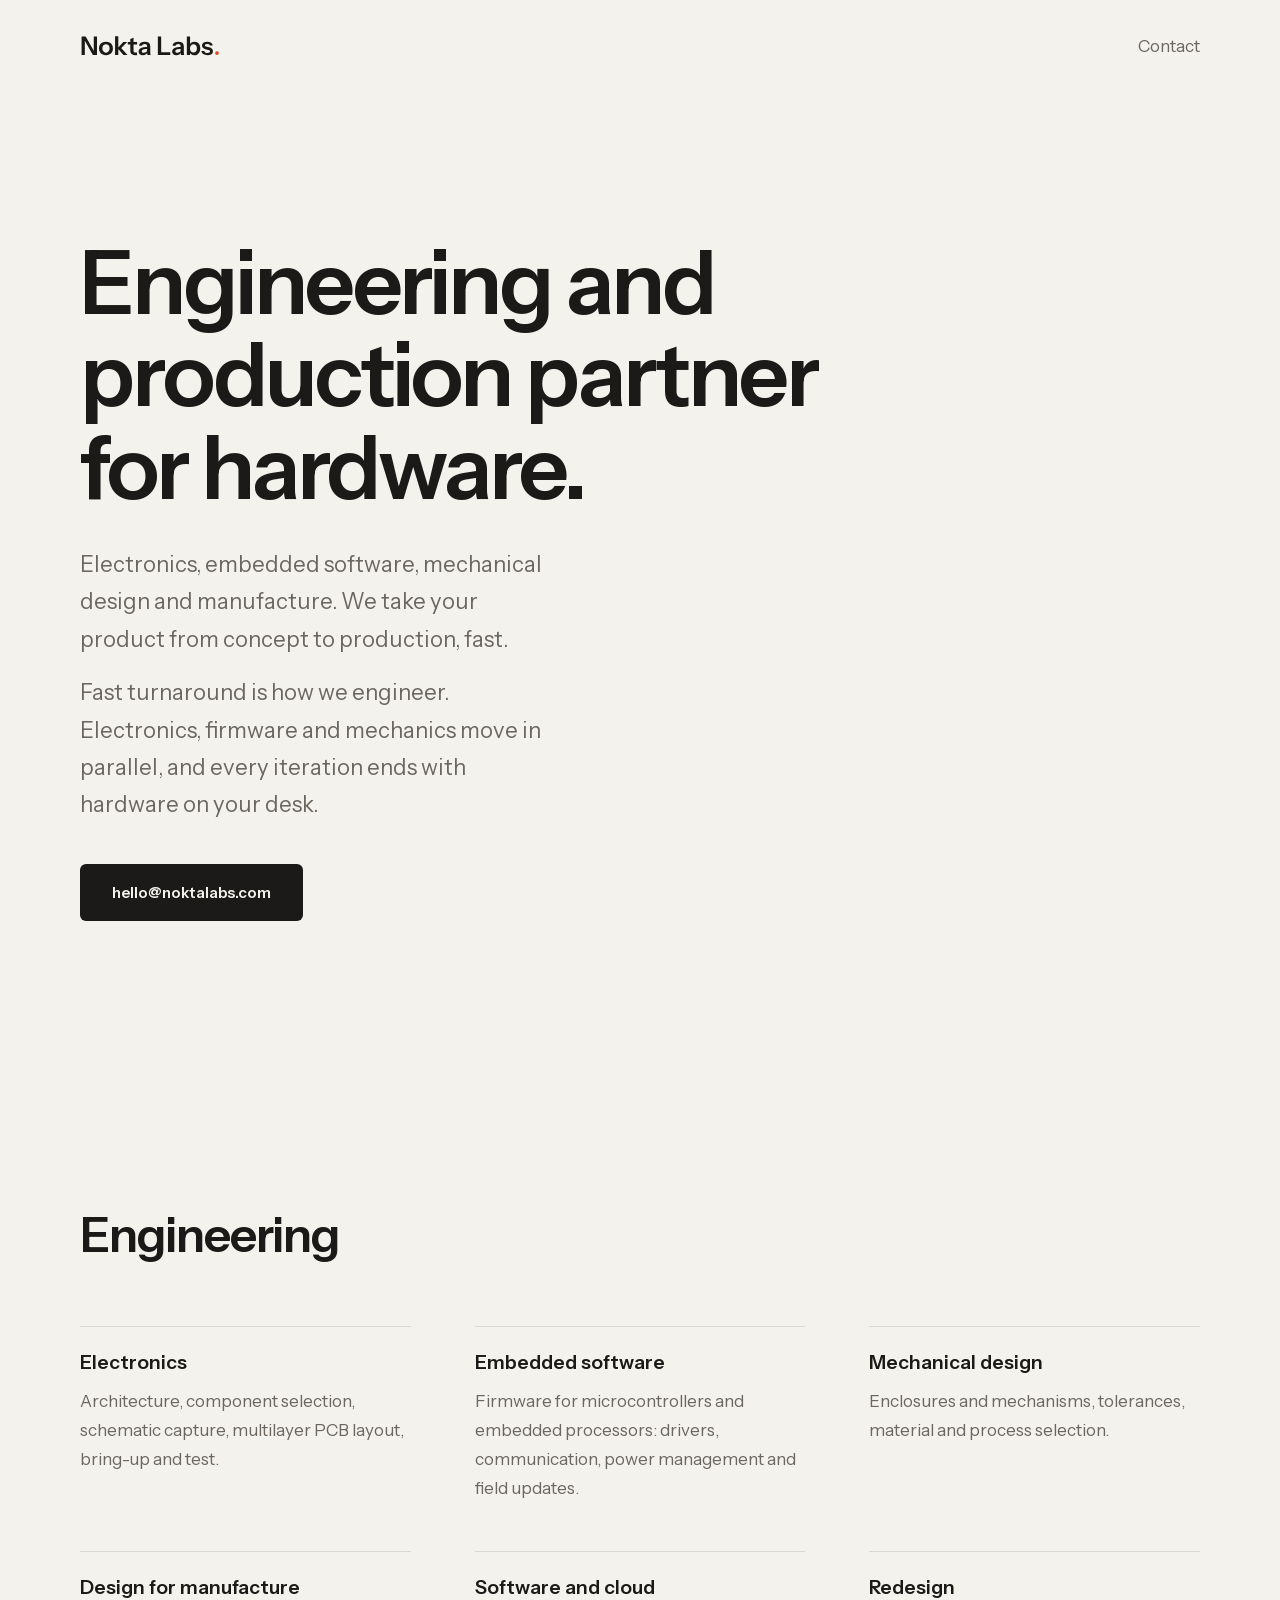
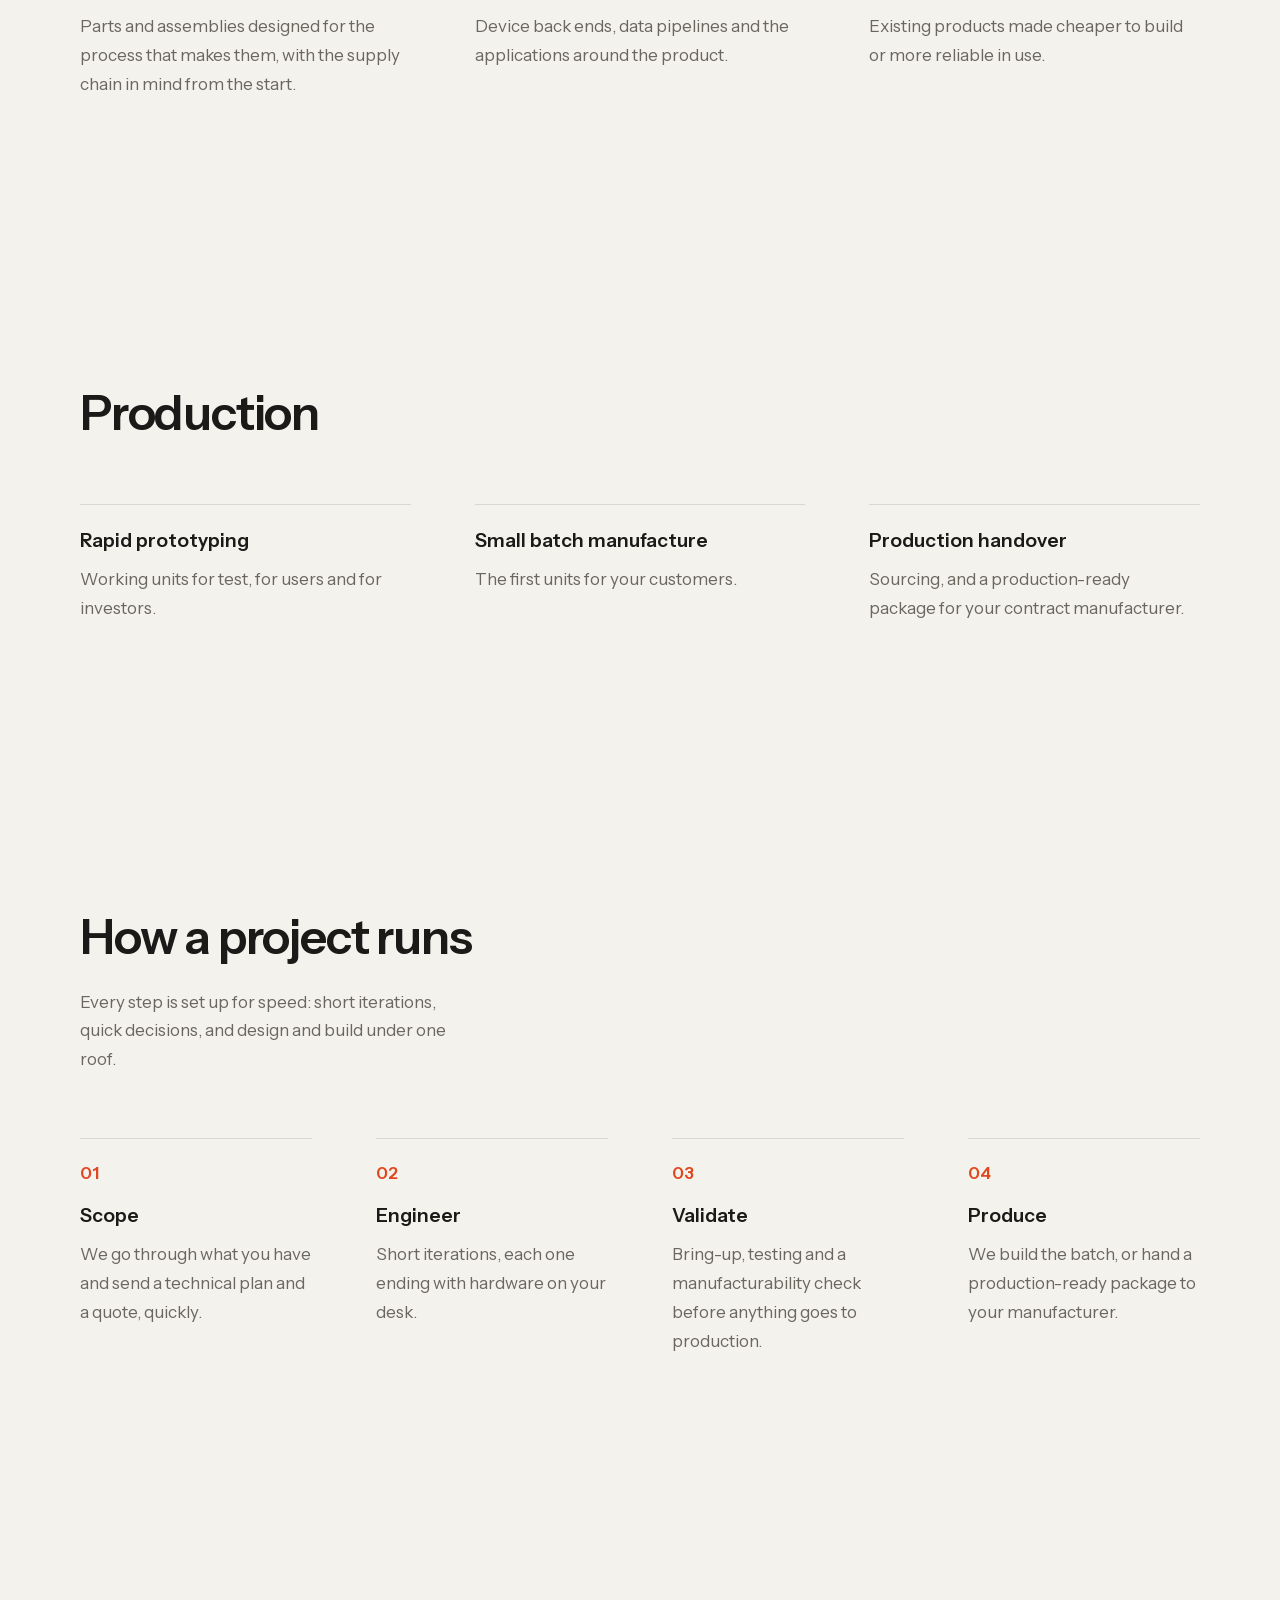
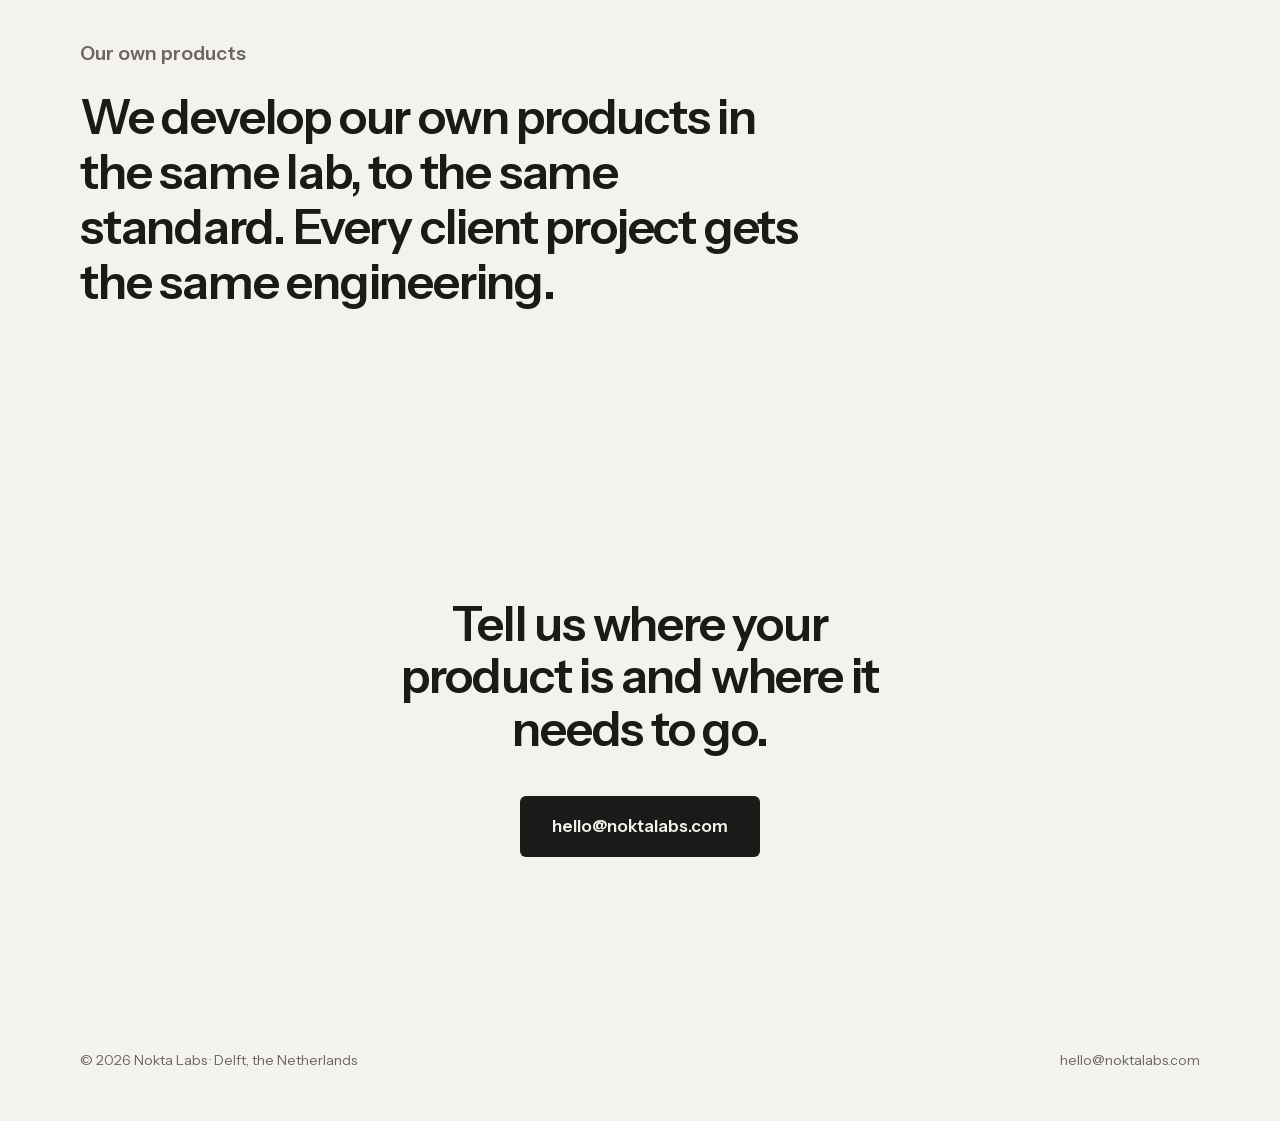
==== commit ccc06999: "Design v1: tokens, wordmark and favicons from design/ Co-Authored-By: Claude Opus 5.5 <noreply@anthr" ====
--- a/index.html
+++ b/index.html
@@ -12,14 +12,16 @@
   <meta property="og:title" content="Nokta Labs">
   <meta property="og:description" content="Engineering and production partner for hardware. We take your product from concept to production, fast.">
   <meta property="og:image" content="https://www.noktalabs.com/media/og.png">
+  <link rel="icon" href="/favicon.ico" sizes="48x48">
   <link rel="icon" href="/favicon.svg" type="image/svg+xml">
+  <link rel="apple-touch-icon" href="/apple-touch-icon.png">
   <link rel="preload" href="/fonts/instrument-sans-latin.woff2" as="font" type="font/woff2" crossorigin>
   <link rel="stylesheet" href="/tokens.css">
   <link rel="stylesheet" href="/styles.css">
 </head>
 <body>
 <header class="wrap top">
-  <a class="mark" href="/">Nokta Labs<span class="dot">.</span></a>
+  <a class="mark" href="/"><img src="/media/nokta-labs-wordmark.svg" alt="Nokta Labs" width="141" height="20"></a>
   <a href="#contact">Contact</a>
 </header>
 <main>
@@ -68,7 +70,7 @@
   </section>
 </main>
 <footer class="wrap">
-  <span>&copy; 2026 Nokta Labs<span class="dot">.</span> Delft, the Netherlands</span>
+  <span>&copy; 2026 Nokta Labs · Delft, the Netherlands</span>
   <a href="mailto:hello@noktalabs.com">hello@noktalabs.com</a>
 </footer>
 </body>
--- a/tokens.css
+++ b/tokens.css
@@ -1,3 +1,36 @@
-/* Paper theme values from design/themes/paper/. Replace with a plain copy of design/tokens.css when it lands. */
-:root { --bg: #f4f2ed; --ink: #1b1a18; --muted: #75716a; --line: #dcd8cf; --accent: #e0471f;
-  --max: 1120px; --gutter: clamp(1.5rem, 6vw, 6rem); --section: clamp(6rem, 16vh, 10rem); --gap: 3rem 4rem; }
+/* Nokta Labs design tokens v1 (2026-11-17), theme "Paper". Rules: design/DESIGN.md.
+   Fonts: copy design/fonts/ to the site and load fonts.css; this file loads nothing. */
+
+:root {
+  /* Color: warm paper, near-black ink, one orange dot */
+  --nl-bg: #f4f2ed;            /* page background */
+  --nl-ink: #1b1a18;           /* text, headlines, button */
+  --nl-muted: #6b675f;         /* secondary text (5:1 on bg) */
+  --nl-line: #dcd8cf;          /* 1px rules */
+  --nl-dot: #e0471f;           /* the dot only: wordmark, step numbers. Never body text. */
+  --nl-ink-hover: #3a3834;     /* button hover */
+
+  /* Type */
+  --nl-font: 'Instrument Sans', 'Helvetica Neue', Arial, sans-serif;
+  --nl-fs-display: clamp(2.75rem, 7vw, 5.5rem);  /* hero, one per page */
+  --nl-fs-h2: clamp(2rem, 4vw, 3rem);            /* section titles, statements */
+  --nl-fs-h3: 1.1875rem;                         /* item titles */
+  --nl-fs-lead: clamp(1.125rem, 1.8vw, 1.375rem);
+  --nl-fs-body: 1.0625rem;                       /* 17px */
+  --nl-fs-small: 0.875rem;
+  --nl-lh: 1.7;
+  --nl-lh-tight: 1.05;
+  --nl-track-display: -0.035em;
+  --nl-track-h2: -0.025em;
+  --nl-measure: 34ch;
+
+  /* Space */
+  --nl-gutter: clamp(1.5rem, 6vw, 6rem);          /* page side margin */
+  --nl-section: clamp(6rem, 16vh, 10rem);         /* padding above and below each section */
+  --nl-title-gap: 4rem;                           /* section title to its content */
+  --nl-grid-gap: 3rem 4rem;
+  --nl-max: 1120px;                               /* content width inside the gutters */
+
+  --nl-radius: 6px;
+  --nl-ease: 200ms ease-out;
+}
--- a/styles.css
+++ b/styles.css
@@ -1,51 +1,50 @@
-/* Paper theme (design/themes/paper/). Layout here, values in tokens.css. */
+/* Layout only. Values come from tokens.css (copy of design/tokens.css); rules in design/DESIGN.md. */
 
 /* Self-hosted Instrument Sans (SIL OFL 1.1, see LICENSES/). */
 @font-face { font-family: 'Instrument Sans'; font-weight: 400 700; font-display: swap; src: url(/fonts/instrument-sans-latin.woff2) format('woff2'); unicode-range: U+0000-00FF, U+0131, U+0152-0153, U+02BB-02BC, U+02C6, U+02DA, U+02DC, U+0304, U+0308, U+0329, U+2000-206F, U+20AC, U+2122, U+2191, U+2193, U+2212, U+2215, U+FEFF, U+FFFD; }
 @font-face { font-family: 'Instrument Sans'; font-weight: 400 700; font-display: swap; src: url(/fonts/instrument-sans-latin-ext.woff2) format('woff2'); unicode-range: U+0100-02BA, U+02BD-02C5, U+02C7-02CC, U+02CE-02D7, U+02DD-02FF, U+0304, U+0308, U+0329, U+1D00-1DBF, U+1E00-1E9F, U+1EF2-1EFF, U+2020, U+20A0-20AB, U+20AD-20C4, U+2113, U+2C60-2C7F, U+A720-A7FF; }
 
 * { box-sizing: border-box; }
-body { margin: 0; -webkit-font-smoothing: antialiased; background: var(--bg); color: var(--ink); font: 400 1.0625rem/1.7 'Instrument Sans', 'Helvetica Neue', Arial, sans-serif; }
+body { margin: 0; -webkit-font-smoothing: antialiased; background: var(--nl-bg); color: var(--nl-ink); font: 400 var(--nl-fs-body)/var(--nl-lh) var(--nl-font); }
 @media (prefers-reduced-motion: no-preference) { html { scroll-behavior: smooth; } }
 h1, h2, h3, p, ul, ol { margin: 0; padding: 0; }
 ul, ol { list-style: none; }
-a { color: inherit; }
-:focus-visible { outline: 2px solid var(--accent); outline-offset: 4px; }
-.wrap { max-width: calc(var(--max) + 2 * var(--gutter)); margin-inline: auto; padding-inline: var(--gutter); }
-section { padding-block: var(--section); }
+a { color: inherit; transition: color var(--nl-ease), background-color var(--nl-ease); }
+:focus-visible { outline: 2px solid var(--nl-ink); outline-offset: 4px; }
+.wrap { max-width: calc(var(--nl-max) + 2 * var(--nl-gutter)); margin-inline: auto; padding-inline: var(--nl-gutter); }
+section { padding-block: var(--nl-section); }
 
-.top { display: flex; justify-content: space-between; align-items: baseline; padding-block: 2rem; }
+.top { display: flex; justify-content: space-between; align-items: center; padding-block: 2rem; }
 .top a { text-decoration: none; }
-.top a:last-child { color: var(--muted); }
-.top a:last-child:hover { color: var(--ink); }
-.mark { font-size: 1.25rem; font-weight: 700; letter-spacing: -0.01em; }
-.dot { color: var(--accent); }
+.top a:last-child { color: var(--nl-muted); }
+.top a:last-child:hover { color: var(--nl-ink); }
+.mark img { display: block; height: 20px; width: auto; }
 
 .hero { min-height: 70vh; display: flex; flex-direction: column; justify-content: center; }
-h1 { font-weight: 600; font-size: clamp(2.75rem, 7vw, 5.5rem); line-height: 1.02; letter-spacing: -0.035em; max-width: 13ch; }
-.lead { max-width: 34ch; }
-.hero .lead { margin-top: 2rem; font-size: clamp(1.125rem, 1.8vw, 1.375rem); color: var(--muted); }
+h1 { font-weight: 600; font-size: var(--nl-fs-display); line-height: var(--nl-lh-tight); letter-spacing: var(--nl-track-display); max-width: 13ch; }
+.lead { max-width: var(--nl-measure); }
+.hero .lead { margin-top: 2rem; font-size: var(--nl-fs-lead); color: var(--nl-muted); }
 .hero .cta { margin-top: 2.5rem; }
-h2 { font-weight: 600; font-size: clamp(2rem, 4vw, 3rem); letter-spacing: -0.025em; line-height: 1.1; margin-bottom: 4rem; }
-h3 { font-weight: 600; font-size: 1.1875rem; margin-bottom: .5rem; }
+h2 { font-weight: 600; font-size: var(--nl-fs-h2); letter-spacing: var(--nl-track-h2); line-height: 1.1; margin-bottom: var(--nl-title-gap); }
+h3 { font-weight: 600; font-size: var(--nl-fs-h3); margin-bottom: .5rem; }
 
-.list { display: grid; gap: var(--gap); grid-template-columns: repeat(auto-fit, minmax(260px, 1fr)); }
-.list li { border-top: 1px solid var(--line); padding-top: 1.25rem; }
-.list p { color: var(--muted); }
+.list { display: grid; gap: var(--nl-grid-gap); grid-template-columns: repeat(auto-fit, minmax(260px, 1fr)); }
+.list li { border-top: 1px solid var(--nl-line); padding-top: 1.25rem; }
+.list p { color: var(--nl-muted); }
 .steps { grid-template-columns: repeat(auto-fit, minmax(200px, 1fr)); }
-.steps .num { display: block; color: var(--accent); font-weight: 600; margin-bottom: .75rem; }
+.steps .num { display: block; color: var(--nl-dot); font-weight: 600; margin-bottom: .75rem; }
 
-.roof h2 { font-size: 1.1875rem; color: var(--muted); margin-bottom: 1.5rem; letter-spacing: 0; }
-.statement { font-weight: 600; font-size: clamp(2rem, 4vw, 3rem); letter-spacing: -0.025em; line-height: 1.15; max-width: 22ch; }
+.roof h2 { font-size: var(--nl-fs-h3); color: var(--nl-muted); margin-bottom: 1.5rem; letter-spacing: 0; }
+.statement { font-weight: 600; font-size: var(--nl-fs-h2); letter-spacing: var(--nl-track-h2); line-height: 1.15; max-width: 22ch; }
 
 .contact { text-align: center; }
 .contact h2 { margin: 0 auto 2.5rem; max-width: 16ch; }
-.mail { display: inline-block; padding: 1rem 2rem; border-radius: 6px; background: var(--ink); color: var(--bg); text-decoration: none; font-weight: 600; }
-.mail:hover { background: var(--accent); }
+.mail { display: inline-block; padding: 1rem 2rem; border-radius: var(--nl-radius); background: var(--nl-ink); color: var(--nl-bg); text-decoration: none; font-weight: 600; }
+.mail:is(:hover, :focus-visible) { background: var(--nl-ink-hover); }
 .hero .mail { font-size: .9375rem; }
 
-footer { display: flex; flex-wrap: wrap; justify-content: space-between; gap: 1rem; padding-block: 3rem; color: var(--muted); font-size: .875rem; }
+footer { display: flex; flex-wrap: wrap; justify-content: space-between; gap: 1rem; padding-block: 3rem; color: var(--nl-muted); font-size: var(--nl-fs-small); }
 footer a { text-decoration: none; }
-footer a:hover { color: var(--ink); }
+footer a:hover { color: var(--nl-ink); }
 .hero .lead + .lead { margin-top: 1rem; }
-h2 + .intro { margin: -2.5rem 0 4rem; color: var(--muted); }
+h2 + .intro { margin: -2.5rem 0 var(--nl-title-gap); color: var(--nl-muted); }
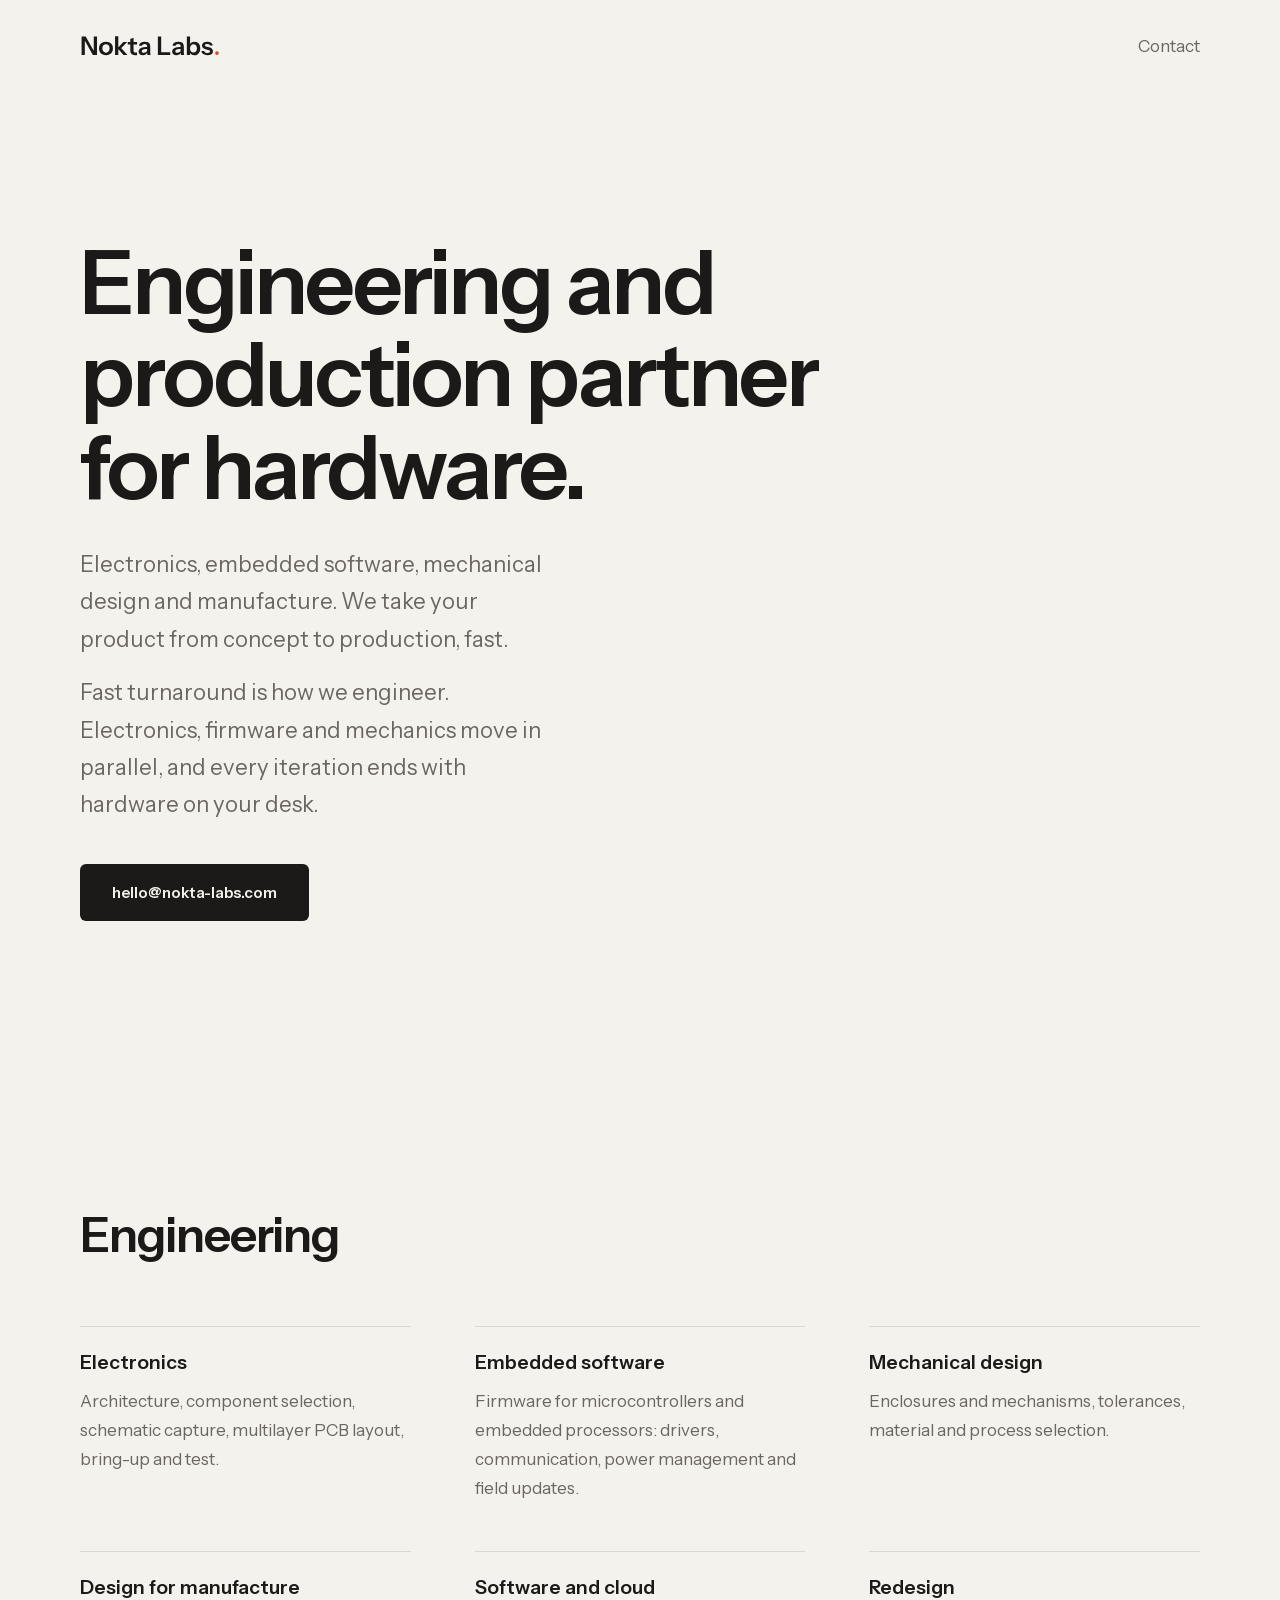
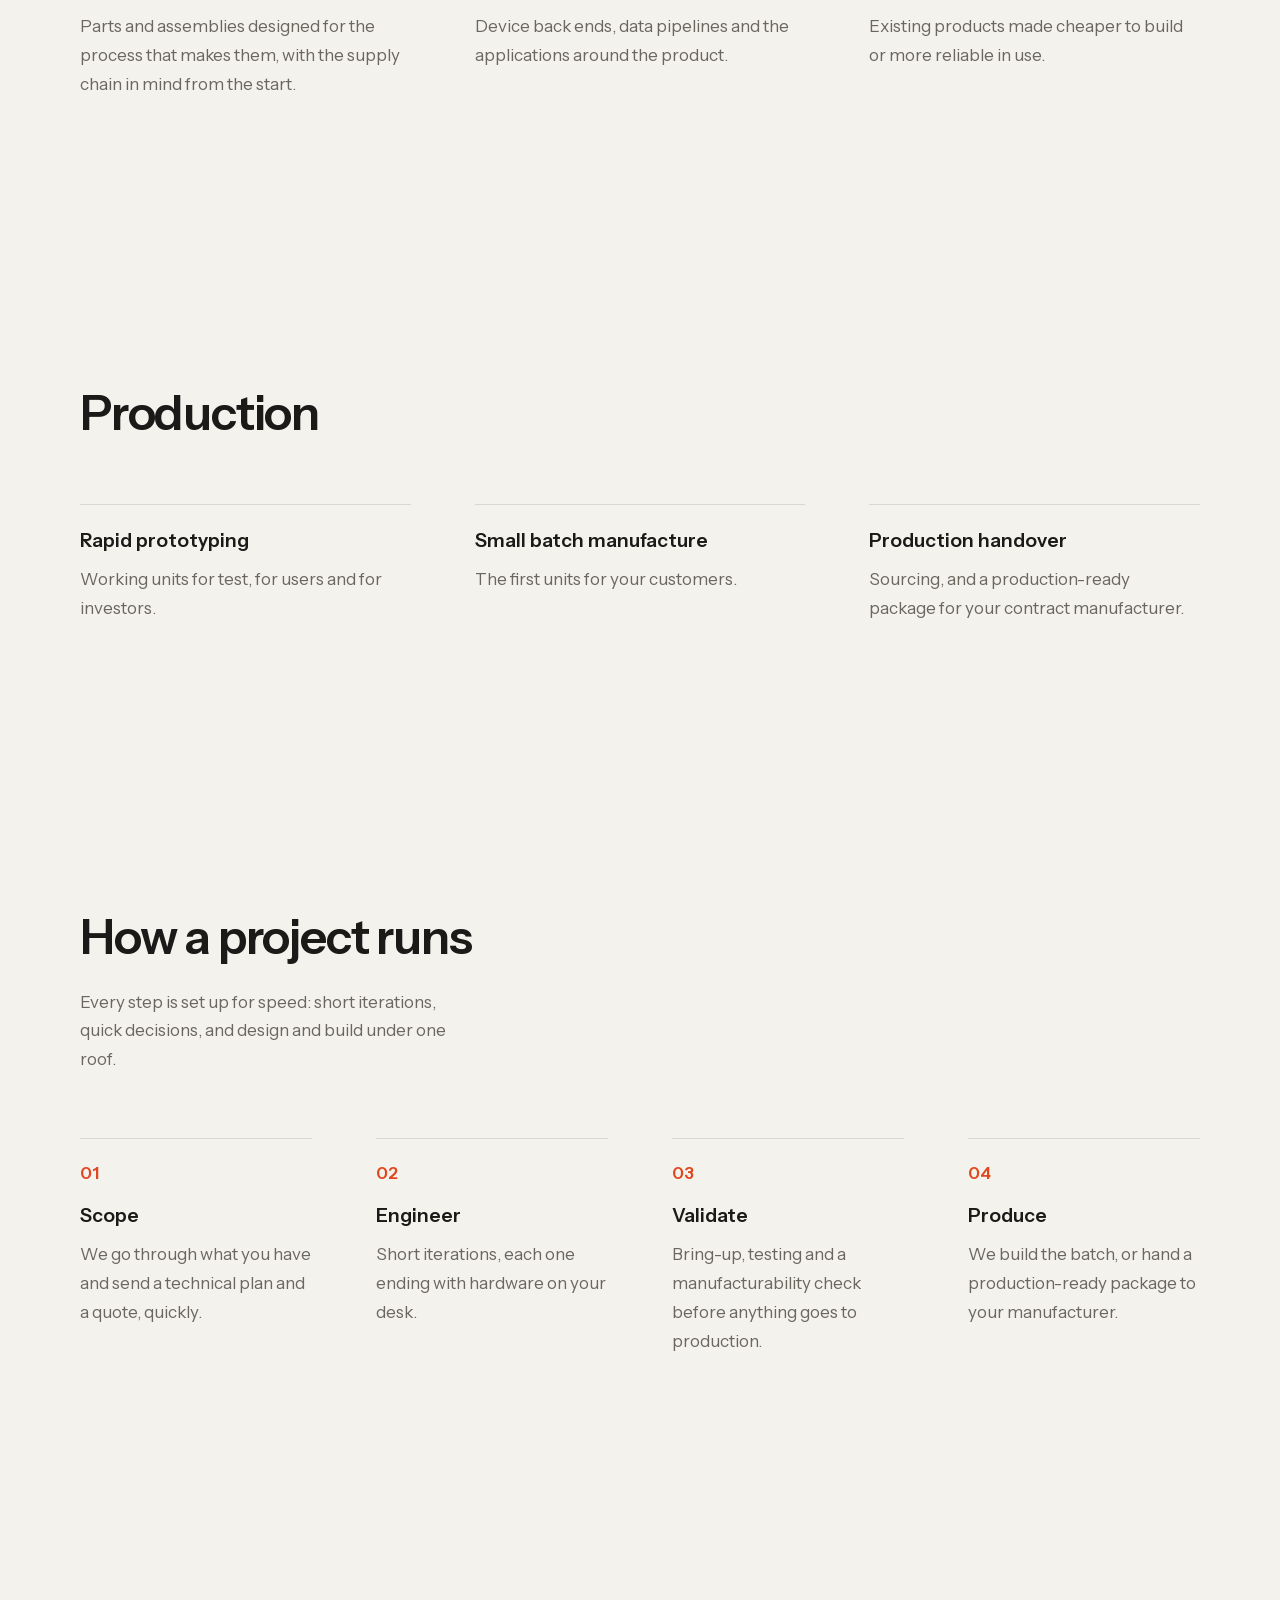
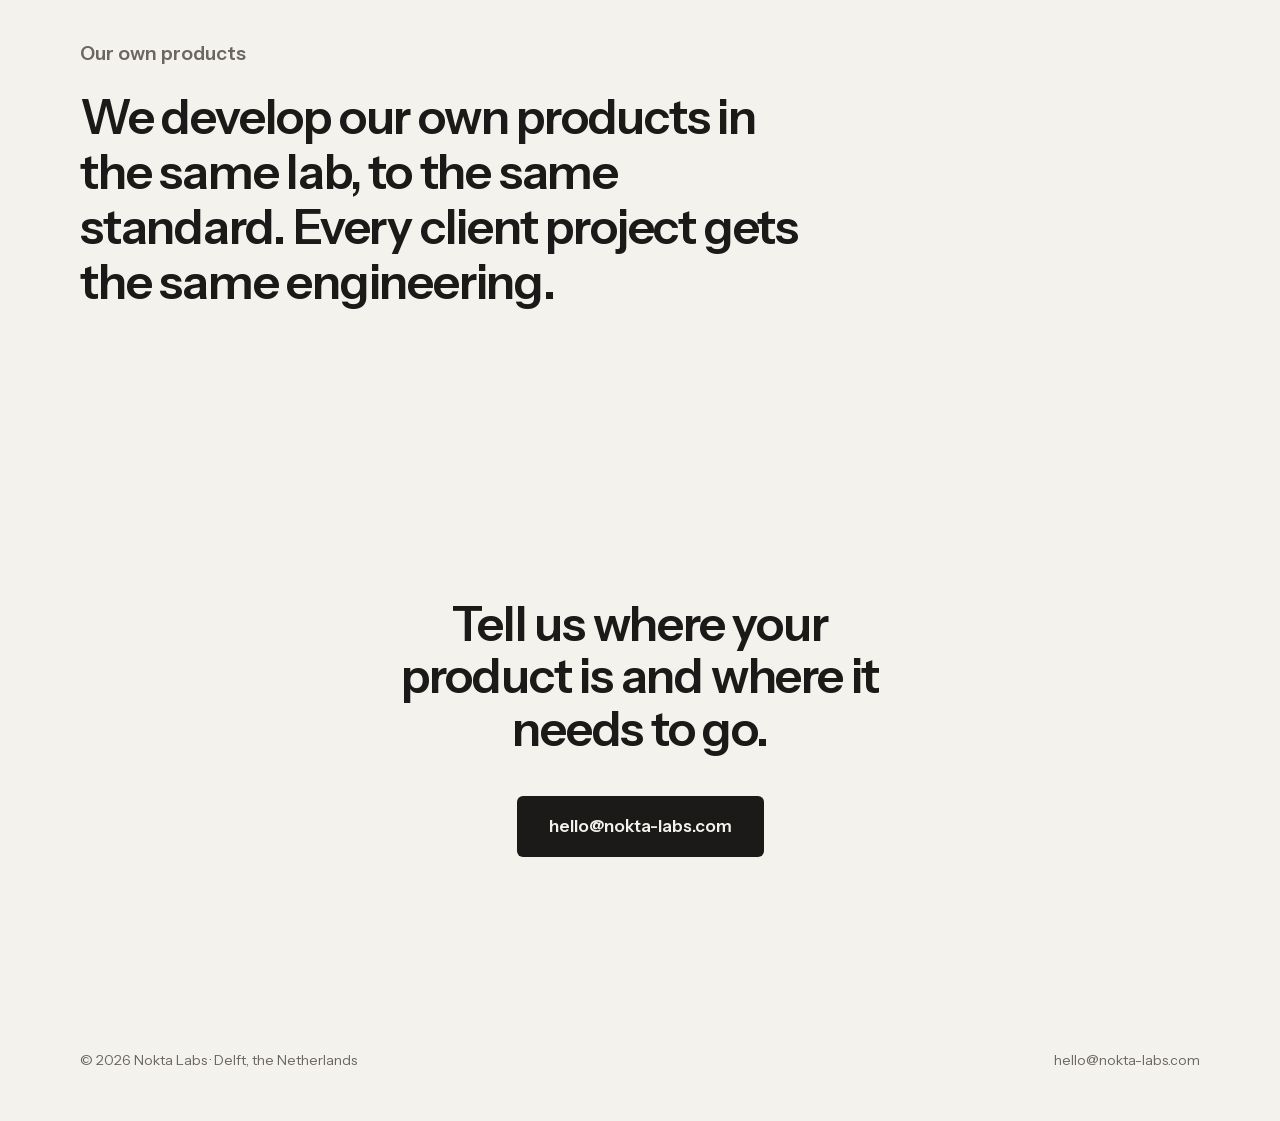
==== commit 18a524e2: "Domain is nokta-labs.com: mail, CNAME, canonical and og URLs Co-Authored-By: Claude Opus 5.5 <norepl" ====
--- a/index.html
+++ b/index.html
@@ -6,12 +6,12 @@
   <title>Nokta Labs | Engineering and production partner for hardware</title>
   <meta name="description" content="Nokta Labs is an engineering and production partner for hardware products. Electronics, embedded software, mechanical design, DFM and small batch manufacture, with fast turnaround from concept to production.">
   <meta name="theme-color" content="#f4f2ed">
-  <link rel="canonical" href="https://www.noktalabs.com/">
+  <link rel="canonical" href="https://www.nokta-labs.com/">
   <meta property="og:type" content="website">
-  <meta property="og:url" content="https://www.noktalabs.com/">
+  <meta property="og:url" content="https://www.nokta-labs.com/">
   <meta property="og:title" content="Nokta Labs">
   <meta property="og:description" content="Engineering and production partner for hardware. We take your product from concept to production, fast.">
-  <meta property="og:image" content="https://www.noktalabs.com/media/og.png">
+  <meta property="og:image" content="https://www.nokta-labs.com/media/og.png">
   <link rel="icon" href="/favicon.ico" sizes="48x48">
   <link rel="icon" href="/favicon.svg" type="image/svg+xml">
   <link rel="apple-touch-icon" href="/apple-touch-icon.png">
@@ -29,7 +29,7 @@
     <h1>Engineering and production partner for hardware.</h1>
     <p class="lead">Electronics, embedded software, mechanical design and manufacture. We take your product from concept to production, fast.</p>
     <p class="lead">Fast turnaround is how we engineer. Electronics, firmware and mechanics move in parallel, and every iteration ends with hardware on your desk.</p>
-    <p class="cta"><a class="mail" href="mailto:hello@noktalabs.com">hello@noktalabs.com</a></p>
+    <p class="cta"><a class="mail" href="mailto:hello@nokta-labs.com">hello@nokta-labs.com</a></p>
   </section>
   <section class="wrap">
     <h2>Engineering</h2>
@@ -66,12 +66,12 @@
   </section>
   <section class="wrap contact" id="contact">
     <h2>Tell us where your product is and where it needs to go.</h2>
-    <p><a class="mail" href="mailto:hello@noktalabs.com">hello@noktalabs.com</a></p>
+    <p><a class="mail" href="mailto:hello@nokta-labs.com">hello@nokta-labs.com</a></p>
   </section>
 </main>
 <footer class="wrap">
   <span>&copy; 2026 Nokta Labs · Delft, the Netherlands</span>
-  <a href="mailto:hello@noktalabs.com">hello@noktalabs.com</a>
+  <a href="mailto:hello@nokta-labs.com">hello@nokta-labs.com</a>
 </footer>
 </body>
 </html>
